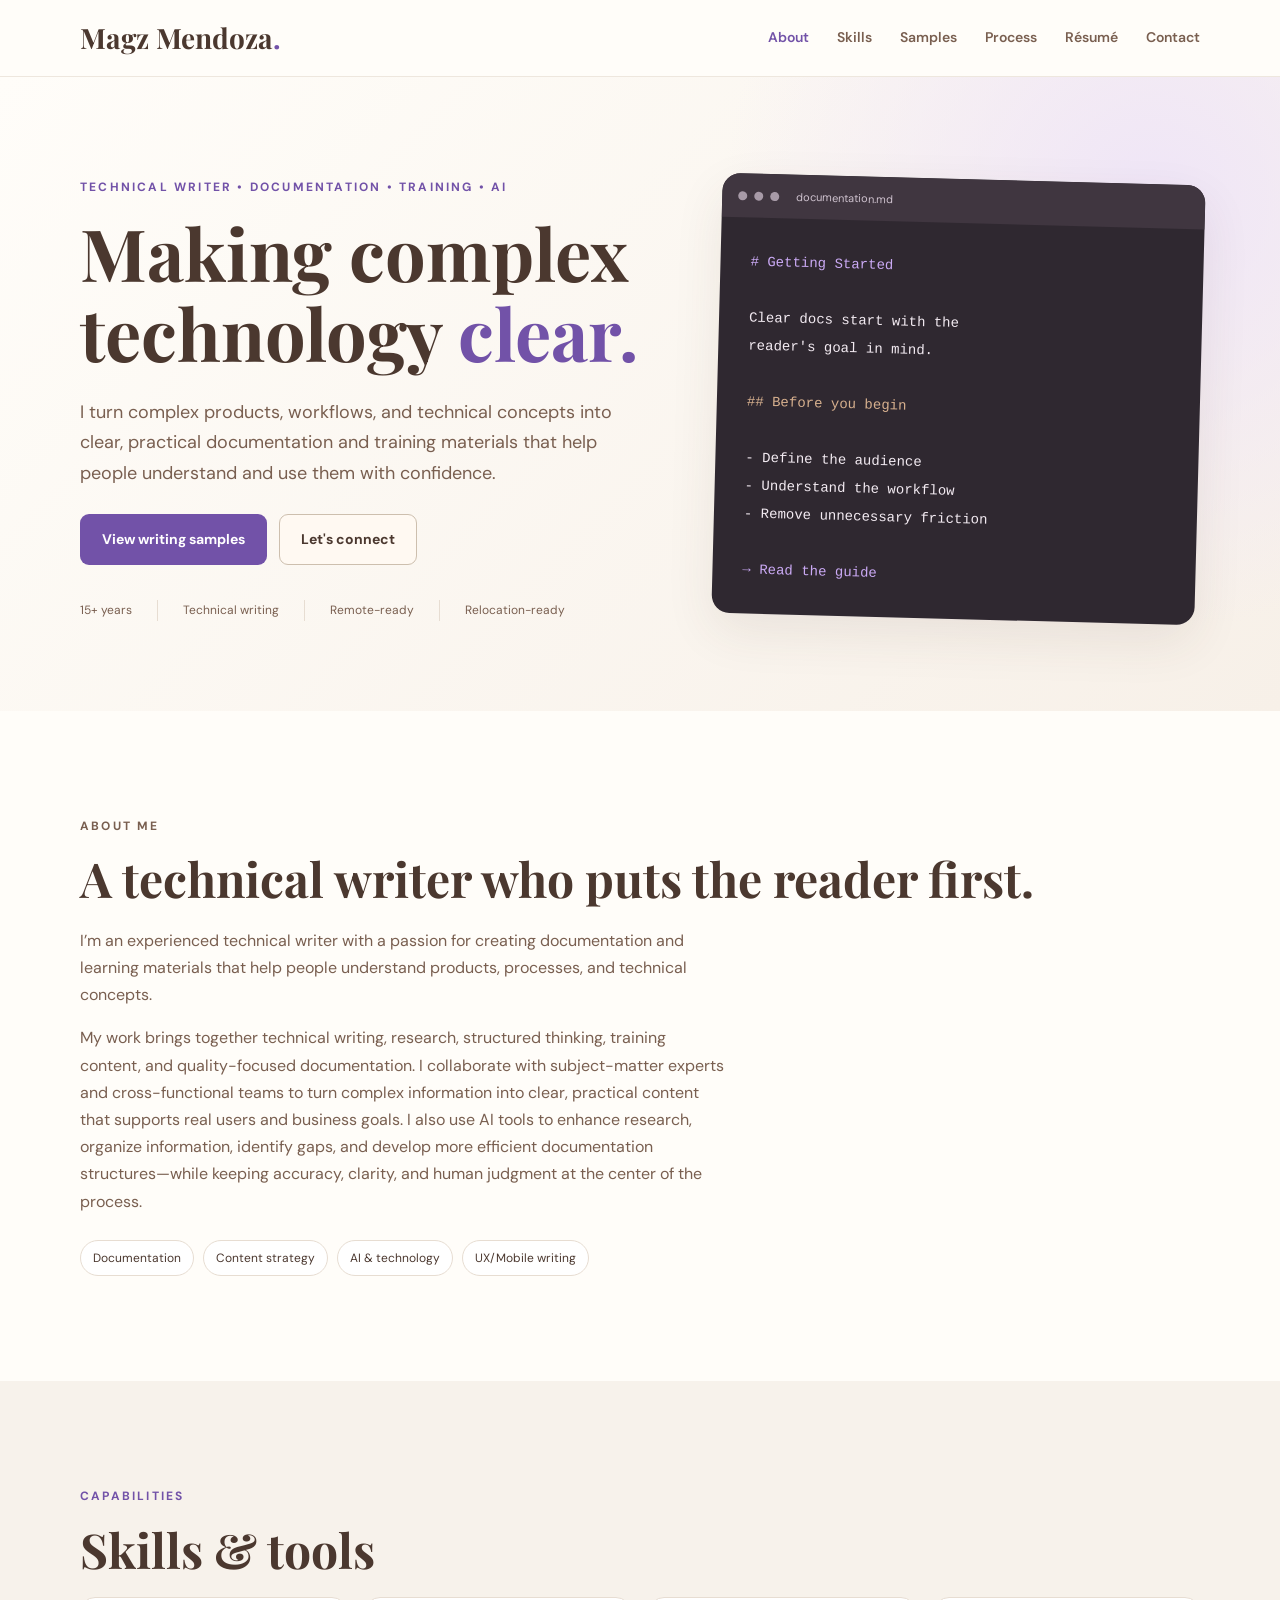
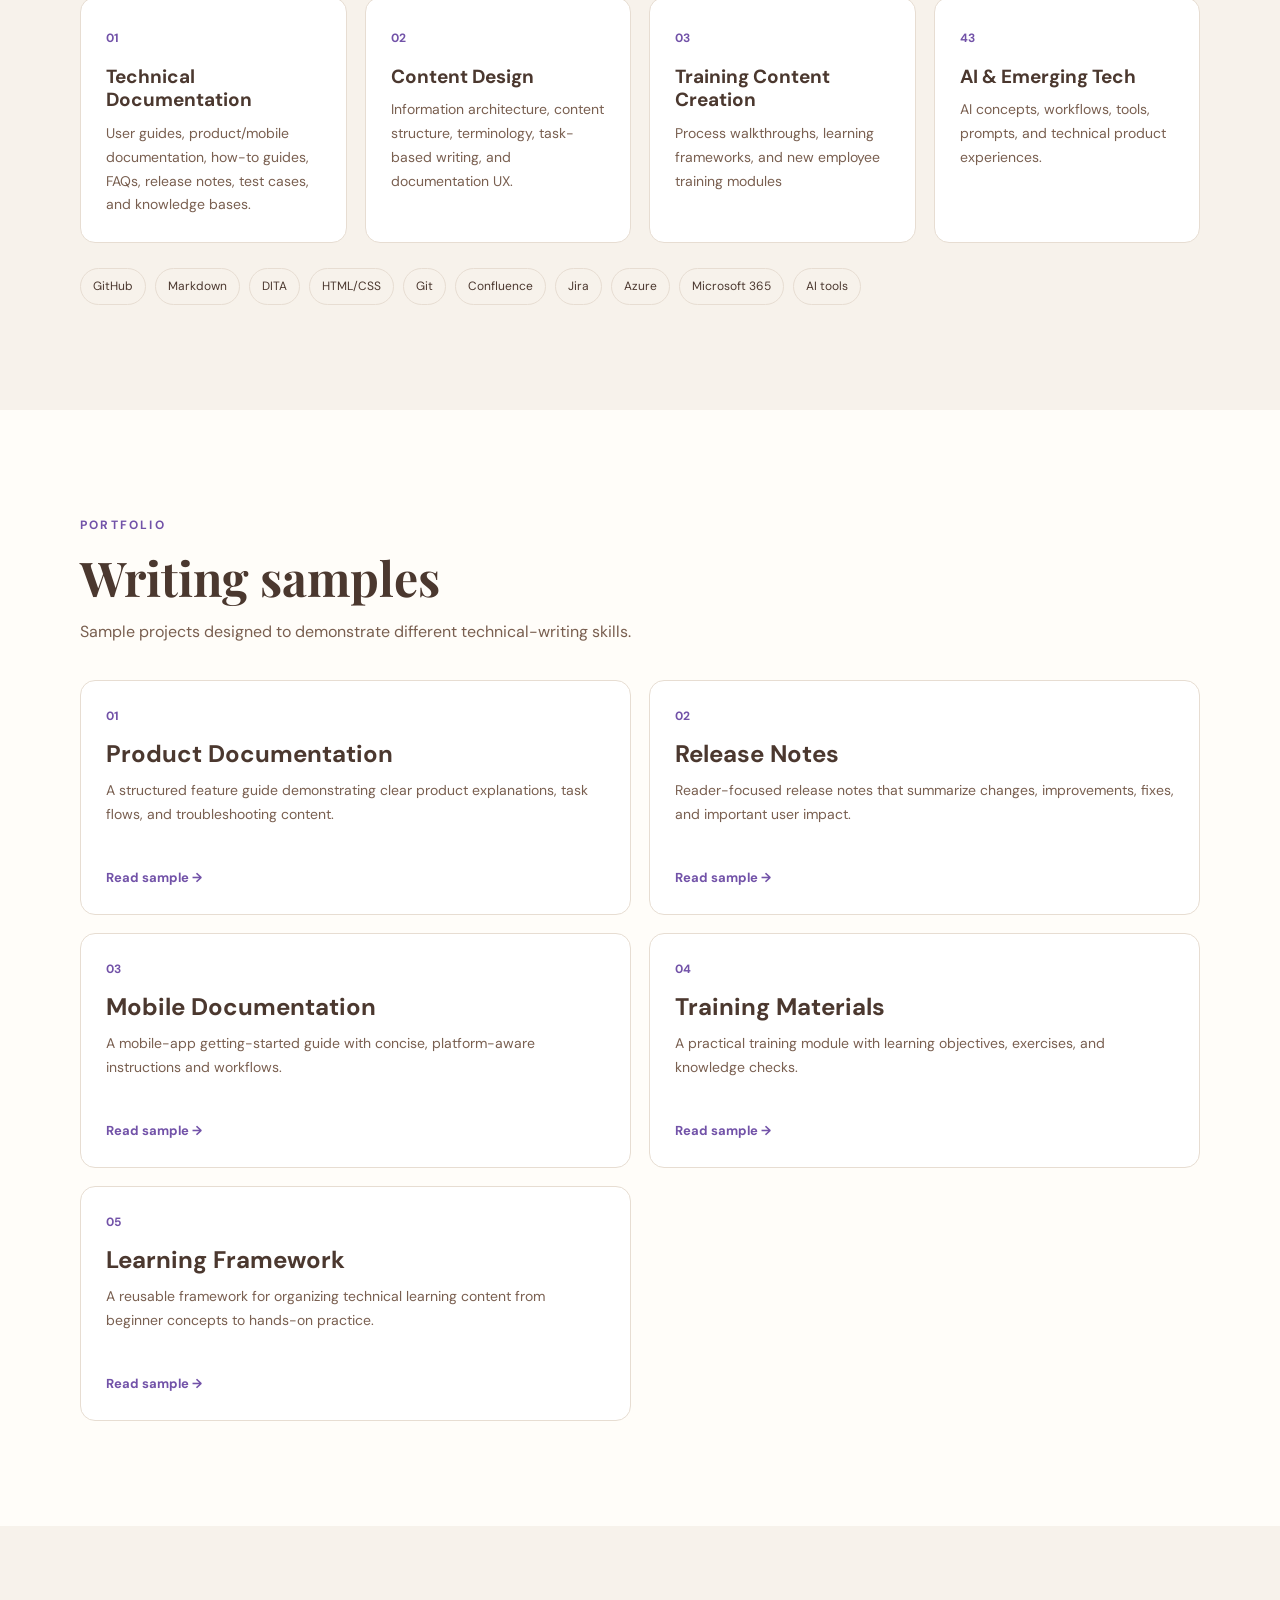
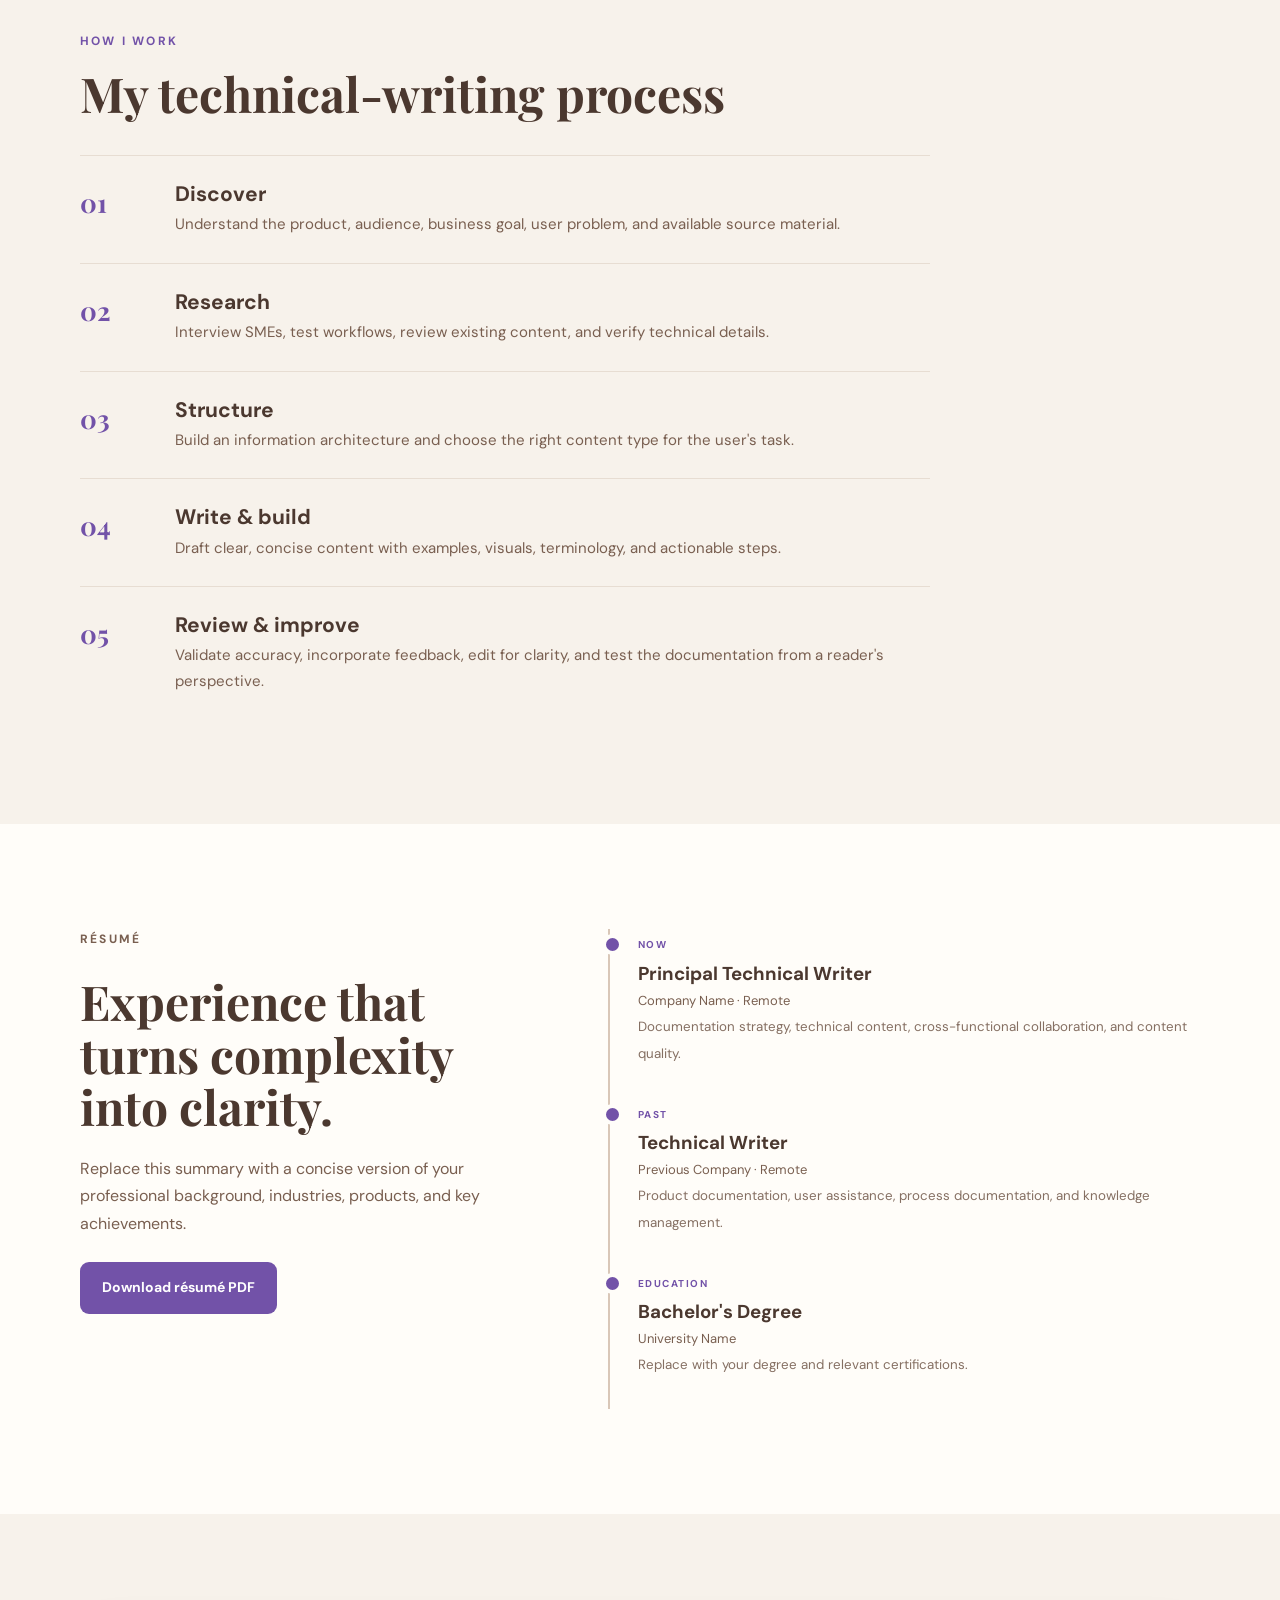
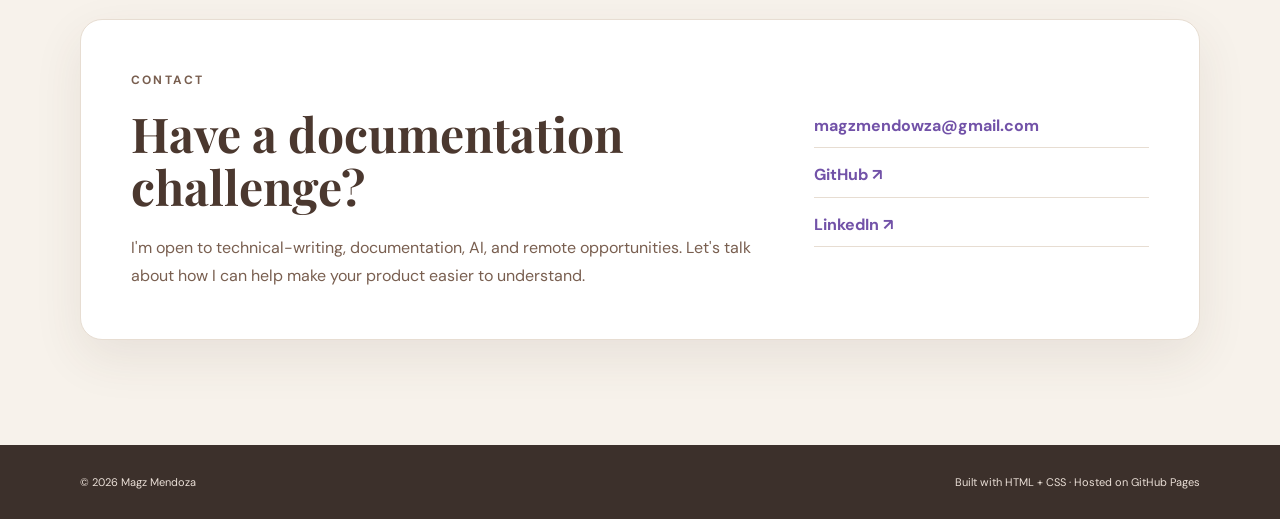
==== index.html @ aaa9cc22 "Update index.html" ====
<!DOCTYPE html>
<html lang="en">
<head>
  <meta charset="UTF-8">
  <meta name="viewport" content="width=device-width, initial-scale=1.0">
  <meta name="description" content="Technical writing portfolio — clear, useful documentation for technical products and users.">
  <title> Magz Mendoza | Technical Writer Portfolio</title>
  <link rel="preconnect" href="https://fonts.googleapis.com">
  <link rel="preconnect" href="https://fonts.gstatic.com" crossorigin>
  <link href="https://fonts.googleapis.com/css2?family=DM+Sans:wght@400;500;600;700&family=Playfair+Display:wght@600;700&display=swap" rel="stylesheet">
  <link rel="stylesheet" href="styles.css">
</head>
<body>
<header class="site-header">
  <nav class="nav container">
    <a class="brand" href="#about">Magz Mendoza<span>.</span></a>
    <button class="menu-toggle" aria-label="Open navigation" aria-expanded="false">☰</button>
    <div class="nav-links">
      <a class="active" href="#about">About</a>
      <a href="#skills">Skills</a>
      <a href="#samples">Samples</a>
      <a href="#process">Process</a>
      <a href="#resume">Résumé</a>
      <a href="#contact">Contact</a>
    </div>
  </nav>
</header>

<main>
<section class="hero" id="home">
  <div class="container hero-grid">
    <div>
      <p class="eyebrow">TECHNICAL WRITER • DOCUMENTATION • TRAINING • AI</p>
      <h1>Making complex technology <em>clear.</em></h1>
      <p class="hero-copy">I turn complex products, workflows, and technical concepts into clear, practical documentation and training materials that help people understand and use them with confidence.</p>
      <div class="hero-actions">
        <a class="btn primary" href="#samples">View writing samples</a>
        <a class="btn secondary" href="#contact">Let's connect</a>
      </div>
      <div class="mini-proof"><span>15+ years</span><span>Technical writing</span><span>Remote-ready</span><span>Relocation-ready</span></div>
    </div>
    <div class="hero-card">
      <div class="code-window">
        <div class="window-bar"><i></i><i></i><i></i><span>documentation.md</span></div>
        <pre><code><span class="purple"># Getting Started</span>

Clear docs start with the
reader's goal in mind.

<span class="brown">## Before you begin</span>

- Define the audience
- Understand the workflow
- Remove unnecessary friction

<span class="purple">→ Read the guide</span></code></pre>
      </div>
    </div>
  </div>
</section>

<section class="section about" id="about">
    <div class ="container">
      <p class="eyebrow">ABOUT ME</p>
      <h2>A technical writer who puts the reader first.</h2>
      <p>I’m an experienced technical writer with a passion for creating documentation and learning materials that help people understand products, processes, and technical concepts.</p>
      <p>My work brings together technical writing, research, structured thinking, training content, and quality-focused documentation. I collaborate with subject-matter experts and cross-functional teams to turn complex information into clear, practical content that supports real users and business goals. I also use AI tools to enhance research, organize information, identify gaps, and develop more efficient documentation structures—while keeping accuracy, clarity, and human judgment at the center of the process.</p>
      <div class="about-tags"><span>Documentation</span><span>Content strategy</span><span>AI & technology</span><span>UX/Mobile writing</span></div>
    </div>
  </div>
</section>

<section class="section soft" id="skills">
  <div class="container">
    <p class="eyebrow">CAPABILITIES</p>
    <h2>Skills & tools</h2>
    <div class="skills-grid">
      <article class="skill-card"><span>01</span><h3>Technical Documentation</h3><p>User guides, product/mobile documentation, how-to guides, FAQs, release notes, test cases, and knowledge bases.</p></article>
      <article class="skill-card"><span>02</span><h3>Content Design</h3><p>Information architecture, content structure, terminology, task-based writing, and documentation UX.</p></article>
      <article class="skill-card"><span>03</span><h3>Training Content Creation</h3><p>Process walkthroughs, learning frameworks, and new employee training modules </p></article>
      <article class="skill-card"><span>43</span><h3>AI & Emerging Tech</h3><p>AI concepts, workflows, tools, prompts, and technical product experiences.</p></article>
    </div>
    <div class="tools">
      <span>GitHub</span><span>Markdown</span><span>DITA</span><span>HTML/CSS</span><span>Git</span><span>Confluence</span><span>Jira</span><span>Azure</span><span>Microsoft 365</span><span>AI tools</span>
    </div>
  </div>
</section>

<section class="section" id="samples">
  <div class="container">
    <p class="eyebrow">PORTFOLIO</p>
    <h2>Writing samples</h2>
    <p class="section-intro">Sample projects designed to demonstrate different technical-writing skills.</p>
    <div class="samples-grid">
      <a class="sample-card" href="samples/product-documentation.html"><span class="sample-number">01</span><h3>Product Documentation</h3><p>A structured feature guide demonstrating clear product explanations, task flows, and troubleshooting content.</p><span class="read-more">Read sample →</span></a>
      <a class="sample-card" href="samples/release-notes.html"><span class="sample-number">02</span><h3>Release Notes</h3><p>Reader-focused release notes that summarize changes, improvements, fixes, and important user impact.</p><span class="read-more">Read sample →</span></a>
      <a class="sample-card" href="samples/mobile-documentation.html"><span class="sample-number">03</span><h3>Mobile Documentation</h3><p>A mobile-app getting-started guide with concise, platform-aware instructions and workflows.</p><span class="read-more">Read sample →</span></a>
      <a class="sample-card" href="samples/training-materials.html"><span class="sample-number">04</span><h3>Training Materials</h3><p>A practical training module with learning objectives, exercises, and knowledge checks.</p><span class="read-more">Read sample →</span></a>
      <a class="sample-card" href="samples/learning-framework.html"><span class="sample-number">05</span><h3>Learning Framework</h3><p>A reusable framework for organizing technical learning content from beginner concepts to hands-on practice.</p><span class="read-more">Read sample →</span></a>
      <!-- <a class="sample-card" href="samples/api-documentation.html"><span class="sample-number">06</span><h3>API Documentation</h3><p>A developer-focused API sample covering authentication, requests, responses, and common errors.</p><span class="read-more">Read sample →</span></a> -->
    </div>
  </div>
</section>

<section class="section process soft" id="process">
  <div class="container">
    <p class="eyebrow">HOW I WORK</p>
    <h2>My technical-writing process</h2>
    <div class="process-list">
      <div class="process-step"><b>01</b><div><h3>Discover</h3><p>Understand the product, audience, business goal, user problem, and available source material.</p></div></div>
      <div class="process-step"><b>02</b><div><h3>Research</h3><p>Interview SMEs, test workflows, review existing content, and verify technical details.</p></div></div>
      <div class="process-step"><b>03</b><div><h3>Structure</h3><p>Build an information architecture and choose the right content type for the user's task.</p></div></div>
      <div class="process-step"><b>04</b><div><h3>Write & build</h3><p>Draft clear, concise content with examples, visuals, terminology, and actionable steps.</p></div></div>
      <div class="process-step"><b>05</b><div><h3>Review & improve</h3><p>Validate accuracy, incorporate feedback, edit for clarity, and test the documentation from a reader's perspective.</p></div></div>
    </div>
  </div>
</section>

<section class="section resume" id="resume">
  <div class="container resume-grid">
    <div>
      <p class="eyebrow">RÉSUMÉ</p>
      <h2>Experience that turns complexity into clarity.</h2>
      <p>Replace this summary with a concise version of your professional background, industries, products, and key achievements.</p>
      <a class="btn primary" href="resume.pdf" download>Download résumé PDF</a>
    </div>
    <div class="timeline">
      <div><span>NOW</span><h3>Principal Technical Writer</h3><p>Company Name · Remote</p><small>Documentation strategy, technical content, cross-functional collaboration, and content quality.</small></div>
      <div><span>PAST</span><h3>Technical Writer</h3><p>Previous Company · Remote</p><small>Product documentation, user assistance, process documentation, and knowledge management.</small></div>
      <div><span>EDUCATION</span><h3>Bachelor's Degree</h3><p>University Name</p><small>Replace with your degree and relevant certifications.</small></div>
    </div>
  </div>
</section>

<section class="section contact soft" id="contact">
  <div class="container contact-box">
    <div>
      <p class="eyebrow">CONTACT</p>
      <h2>Have a documentation challenge?</h2>
      <p>I'm open to technical-writing, documentation, AI, and remote opportunities. Let's talk about how I can help make your product easier to understand.</p>
    </div>
    <div class="contact-links">
      <a href="mailto:magzmendowza@gmail.com">magzmendowza@gmail.com</a>
      <a href="https://github.com/magzmendoza/docsamples" target="_blank" rel="noopener">GitHub ↗</a>
      <a href="https://www.linkedin.com/in/annmendoza/" target="_blank" rel="noopener">LinkedIn ↗</a>
    </div>
  </div>
</section>
</main>

<footer><div class="container"><span>© 2026 Magz Mendoza</span><span>Built with HTML + CSS · Hosted on GitHub Pages</span></div></footer>
<script>
const toggle = document.querySelector('.menu-toggle');
const links = document.querySelector('.nav-links');
toggle.addEventListener('click', () => {
  const open = links.classList.toggle('open');
  toggle.setAttribute('aria-expanded', open);
});
document.querySelectorAll('.nav-links a').forEach(a => a.addEventListener('click', () => links.classList.remove('open')));
</script>
</body>
</html>
---- styles.css ----
:root {
  --cream:#f7f2eb; --paper:#fffdf9; --white:#ffffff; --brown:#4b382f;
  --brown2:#795f50; --purple:#7252a8; --purple-dark:#58388b; --line:#e7ddd2;
  --shadow:0 18px 50px rgba(76,56,47,.09); --max:1120px;
}
*{box-sizing:border-box;margin:0;padding:0}
html{scroll-behavior:smooth}
body{font-family:"DM Sans",sans-serif;color:var(--brown);background:var(--paper);line-height:1.7}
a{color:inherit;text-decoration:none}
.container{width:min(calc(100% - 40px),var(--max));margin:auto}
.site-header{position:sticky;top:0;z-index:20;background:rgba(255,253,249,.93);backdrop-filter:blur(12px);border-bottom:1px solid rgba(231,221,210,.7)}
.nav{height:76px;display:flex;align-items:center;justify-content:space-between}
.brand{font-family:"Playfair Display",serif;font-size:28px;font-weight:700;color:var(--brown)}
.brand span{color:var(--purple)}
.nav-links{display:flex;gap:28px;align-items:center}
.nav-links a{font-size:14px;font-weight:600;color:var(--brown2);transition:.2s}
.nav-links a:hover,.nav-links a.active{color:var(--purple)}
.menu-toggle{display:none;background:none;border:0;font-size:25px;color:var(--brown)}
.hero{padding:100px 0 90px;background:radial-gradient(circle at 90% 20%,#efe5f7 0,transparent 34%),linear-gradient(135deg,#fffdf9,#f7f0e8)}
.hero-grid{display:grid;grid-template-columns:1.08fr .92fr;gap:70px;align-items:center}
.eyebrow{font-size:12px;letter-spacing:2.2px;font-weight:700;color:var(--purple);margin-bottom:16px}
h1,h2{font-family:"Playfair Display",serif;line-height:1.1;color:var(--brown)}
h1{font-size:clamp(46px,6vw,72px);max-width:700px}
h1 em{color:var(--purple);font-style:normal}
h2{font-size:clamp(34px,4vw,48px);margin-bottom:22px}
h3{line-height:1.25}
.hero-copy{font-size:18px;max-width:650px;margin:25px 0;color:var(--brown2)}
.hero-actions{display:flex;gap:12px;flex-wrap:wrap}
.btn{display:inline-block;padding:13px 21px;border-radius:9px;font-weight:700;font-size:14px;border:1px solid transparent}
.btn.primary{background:var(--purple);color:#fff}
.btn.primary:hover{background:var(--purple-dark)}
.btn.secondary{border-color:#cdbfae;background:#fff9f2}
.mini-proof{display:flex;gap:25px;margin-top:35px;font-size:12px;color:var(--brown2)}
.mini-proof span+span{border-left:1px solid var(--line);padding-left:25px}
.code-window{background:#2f2830;border-radius:18px;box-shadow:var(--shadow);overflow:hidden;transform:rotate(1.5deg)}
.window-bar{height:44px;background:#403640;display:flex;align-items:center;gap:7px;padding:0 16px;color:#cfc3cf;font-size:11px}
.window-bar i{width:9px;height:9px;border-radius:50%;background:#a79aa7}
.window-bar span{margin-left:10px}
pre{padding:30px;color:#f3ebf2;font:14px/2 "SFMono-Regular",Consolas,monospace;min-height:310px}
.purple{color:#cbaaf5}.brown{color:#d7b08e}
.section{padding:105px 0}
.soft{background:var(--cream)}
.two-col{display:grid;grid-template-columns:.75fr 1.25fr;gap:80px;align-items:center}
.photo-placeholder{aspect-ratio:4/5;background:linear-gradient(145deg,#eee2d4,#eadff0);border-radius:22px;padding:18px;box-shadow:var(--shadow)}
.photo-inner{height:100%;border:2px dashed #b7a596;border-radius:16px;display:flex;flex-direction:column;align-items:center;justify-content:center;text-align:center}
.photo-icon{font-size:42px;color:var(--purple);margin-bottom:10px}
.photo-inner strong{font-family:"Playfair Display",serif;font-size:25px}.photo-inner small{color:var(--brown2);margin-top:5px}
.about p{max-width:650px;margin-bottom:16px;color:var(--brown2)}
.about-tags,.tools{display:flex;gap:9px;flex-wrap:wrap;margin-top:25px}
.about-tags span,.tools span{padding:7px 12px;background:#fff;border:1px solid var(--line);border-radius:99px;font-size:12px}
.section-intro{color:var(--brown2);margin-top:-8px;margin-bottom:35px}
.skills-grid{display:grid;grid-template-columns:repeat(4,1fr);gap:18px}
.skill-card,.sample-card{background:#fff;border:1px solid var(--line);border-radius:15px;padding:25px;transition:.25s}
.skill-card:hover,.sample-card:hover{transform:translateY(-4px);box-shadow:var(--shadow)}
.skill-card span,.sample-number{color:var(--purple);font-weight:700;font-size:12px}
.skill-card h3{margin:14px 0 10px;font-size:19px}.skill-card p,.sample-card p{font-size:14px;color:var(--brown2)}
.tools span{background:transparent}
.samples-grid{display:grid;grid-template-columns:repeat(2,1fr);gap:18px}
.sample-card{min-height:235px;display:flex;flex-direction:column}
.sample-card h3{font-size:24px;margin:13px 0 10px}
.read-more{margin-top:auto;padding-top:20px;color:var(--purple);font-size:13px;font-weight:700}
.process-list{max-width:850px;margin-top:35px}
.process-step{display:grid;grid-template-columns:70px 1fr;gap:25px;padding:25px 0;border-top:1px solid var(--line)}
.process-step b{font-family:"Playfair Display",serif;font-size:26px;color:var(--purple)}
.process-step h3{font-size:21px;margin-bottom:5px}.process-step p{color:var(--brown2);font-size:15px}
.resume-grid{display:grid;grid-template-columns:.85fr 1.15fr;gap:90px}
.resume-grid>div:first-child p{color:var(--brown2);margin-bottom:25px}
.timeline{border-left:2px solid #d9c7b8;padding-left:28px}
.timeline>div{position:relative;margin-bottom:32px}.timeline>div:before{content:"";position:absolute;left:-36px;top:5px;width:13px;height:13px;border-radius:50%;background:var(--purple);border:4px solid var(--paper)}
.timeline span{font-size:10px;letter-spacing:1.5px;color:var(--purple);font-weight:700}.timeline h3{margin:5px 0}.timeline p{font-size:13px;color:var(--brown2)}.timeline small{color:#856f62}
.contact-box{background:#fff;border:1px solid var(--line);border-radius:22px;padding:50px;display:grid;grid-template-columns:1.3fr .7fr;gap:60px;box-shadow:var(--shadow)}
.contact-box p{color:var(--brown2);max-width:650px}
.contact-links{display:flex;flex-direction:column;gap:13px;justify-content:center}.contact-links a{padding-bottom:8px;border-bottom:1px solid var(--line);color:var(--purple);font-weight:700}
footer{padding:28px 0;background:#3c302b;color:#eadfd7;font-size:11px}.container footer{display:flex}footer .container{display:flex;justify-content:space-between;gap:20px}
@media(max-width:850px){
 .nav-links{display:none;position:absolute;top:76px;left:0;right:0;background:var(--paper);padding:18px 20px;flex-direction:column;align-items:flex-start;border-bottom:1px solid var(--line)}
 .nav-links.open{display:flex}.menu-toggle{display:block}.hero-grid,.two-col,.resume-grid{grid-template-columns:1fr}.hero{padding:70px 0}.hero-grid{gap:45px}.code-window{transform:none}.skills-grid{grid-template-columns:repeat(2,1fr)}.two-col{gap:45px}.contact-box{grid-template-columns:1fr;gap:25px}
}
@media(max-width:560px){
 .container{width:min(calc(100% - 28px),var(--max))}.section{padding:75px 0}h1{font-size:45px}.mini-proof{gap:12px;flex-wrap:wrap}.mini-proof span+span{padding-left:12px}.skills-grid,.samples-grid{grid-template-columns:1fr}.sample-card{min-height:210px}.contact-box{padding:30px 22px}footer .container{flex-direction:column}
}
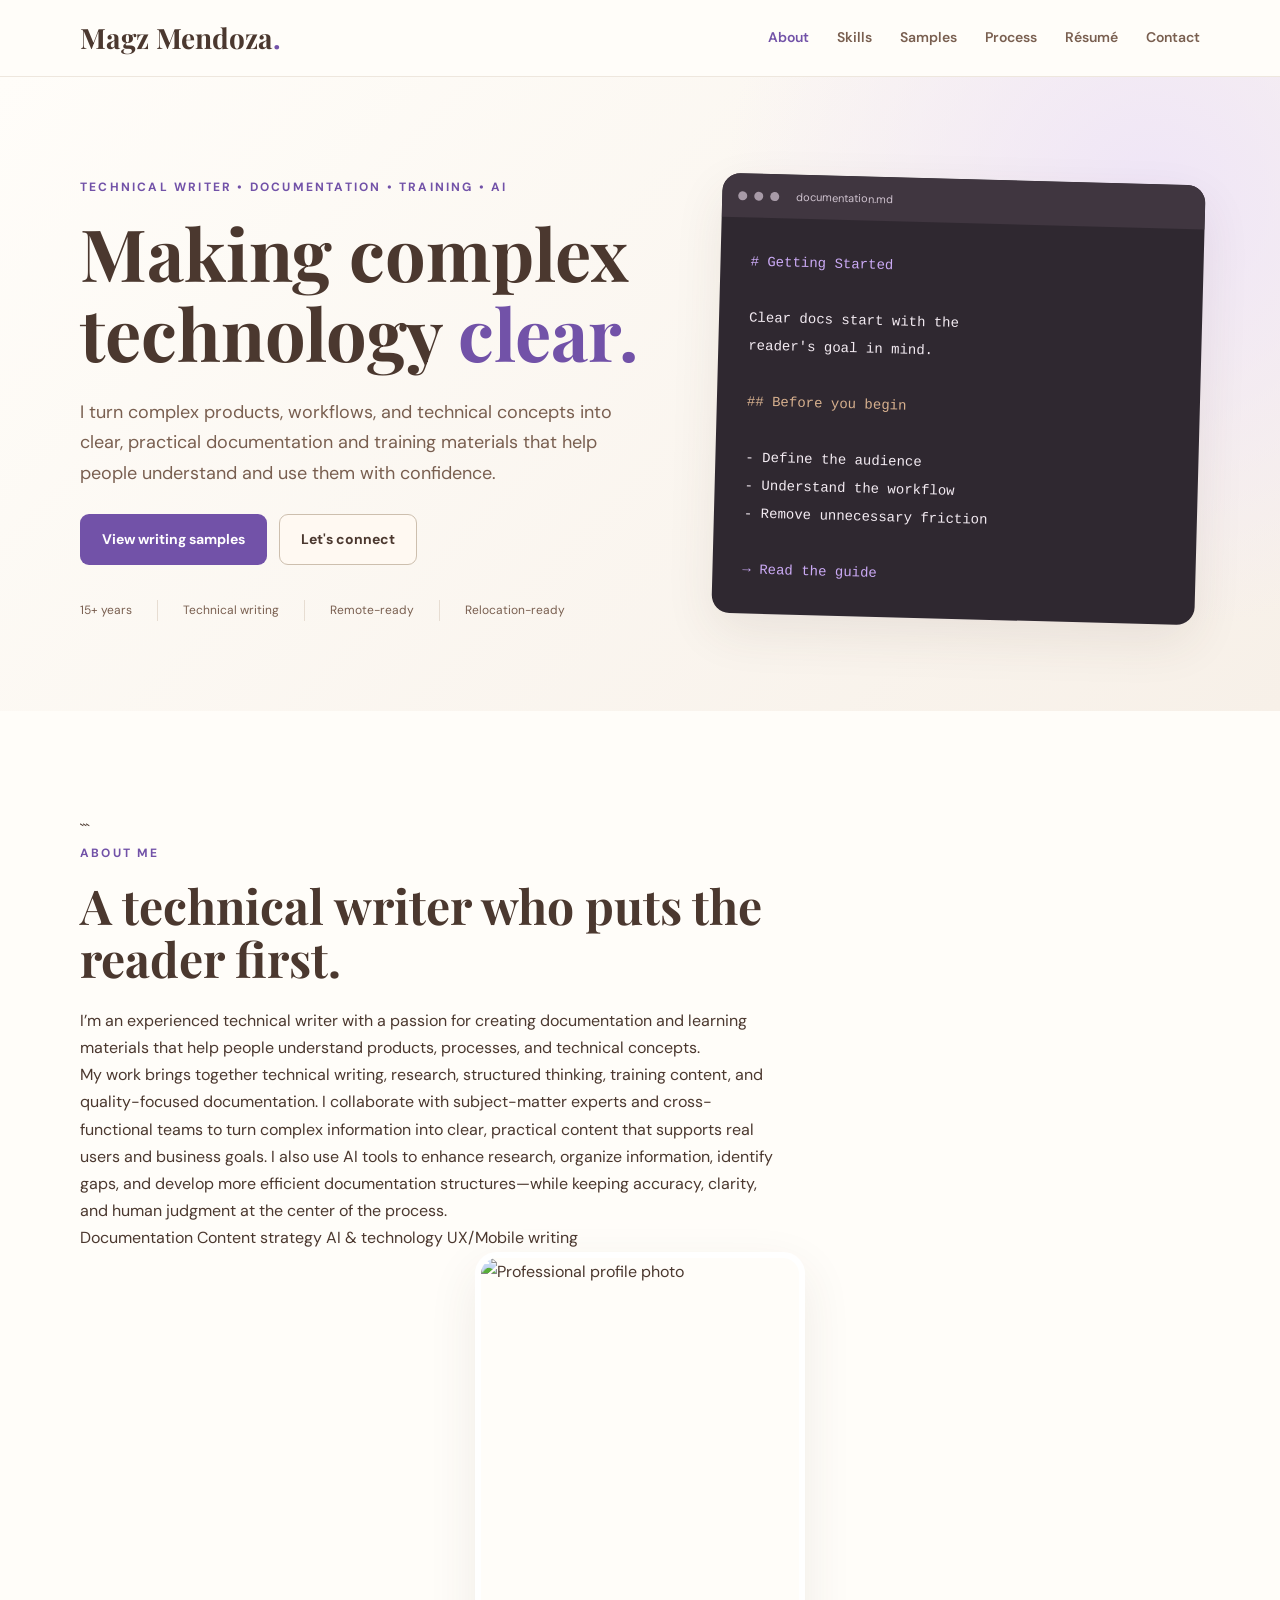
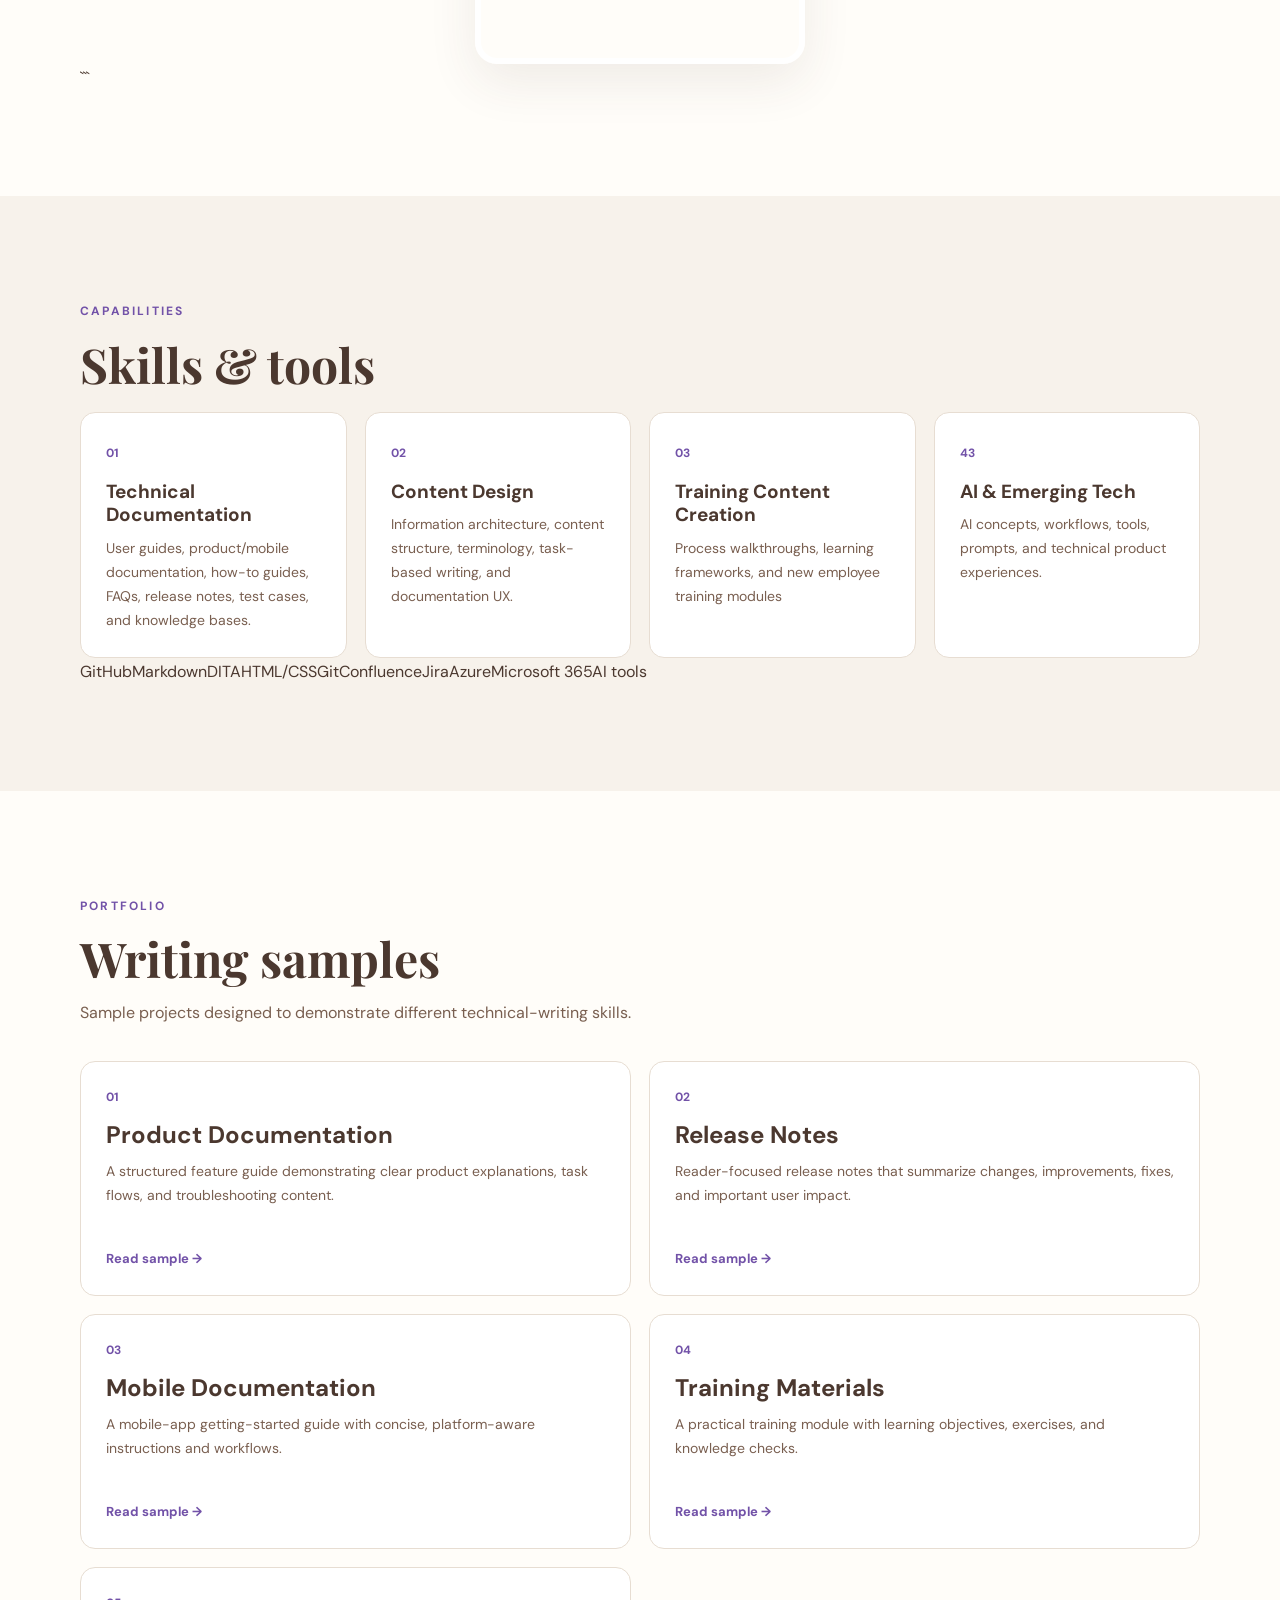
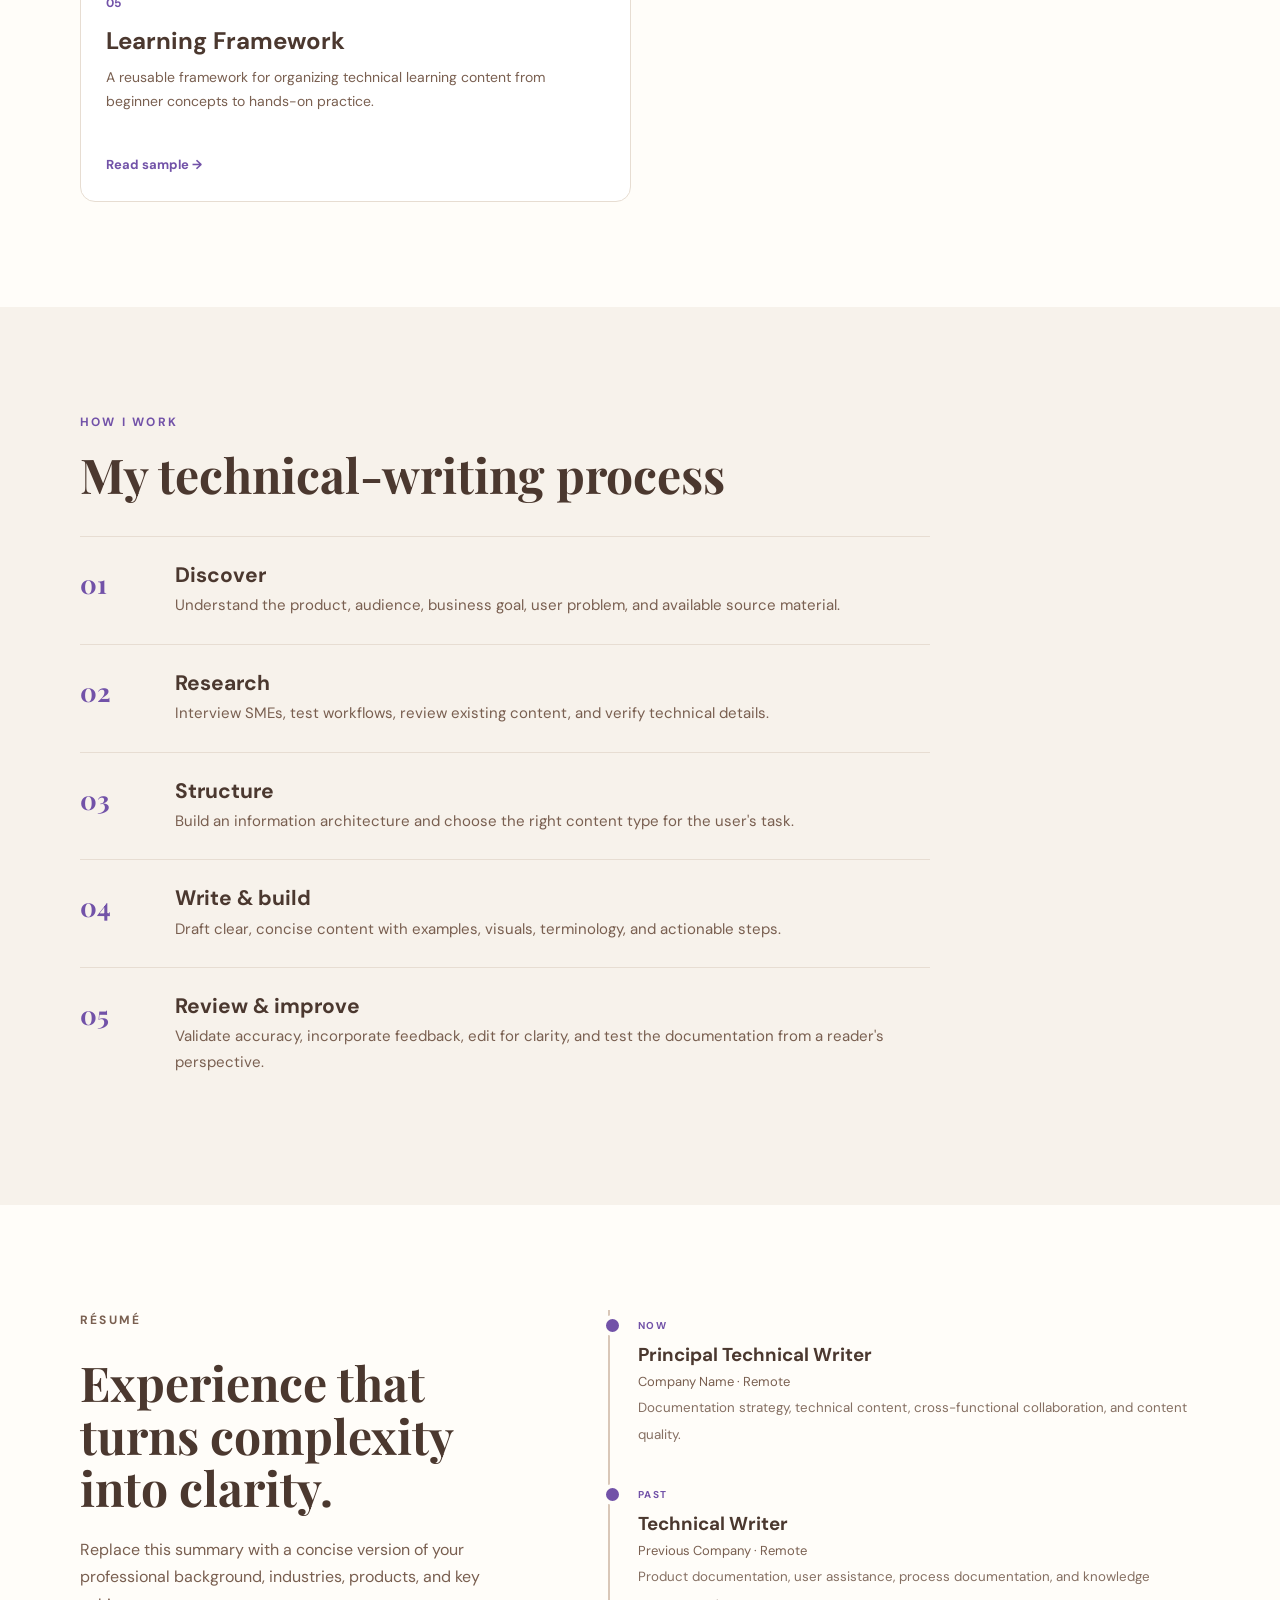
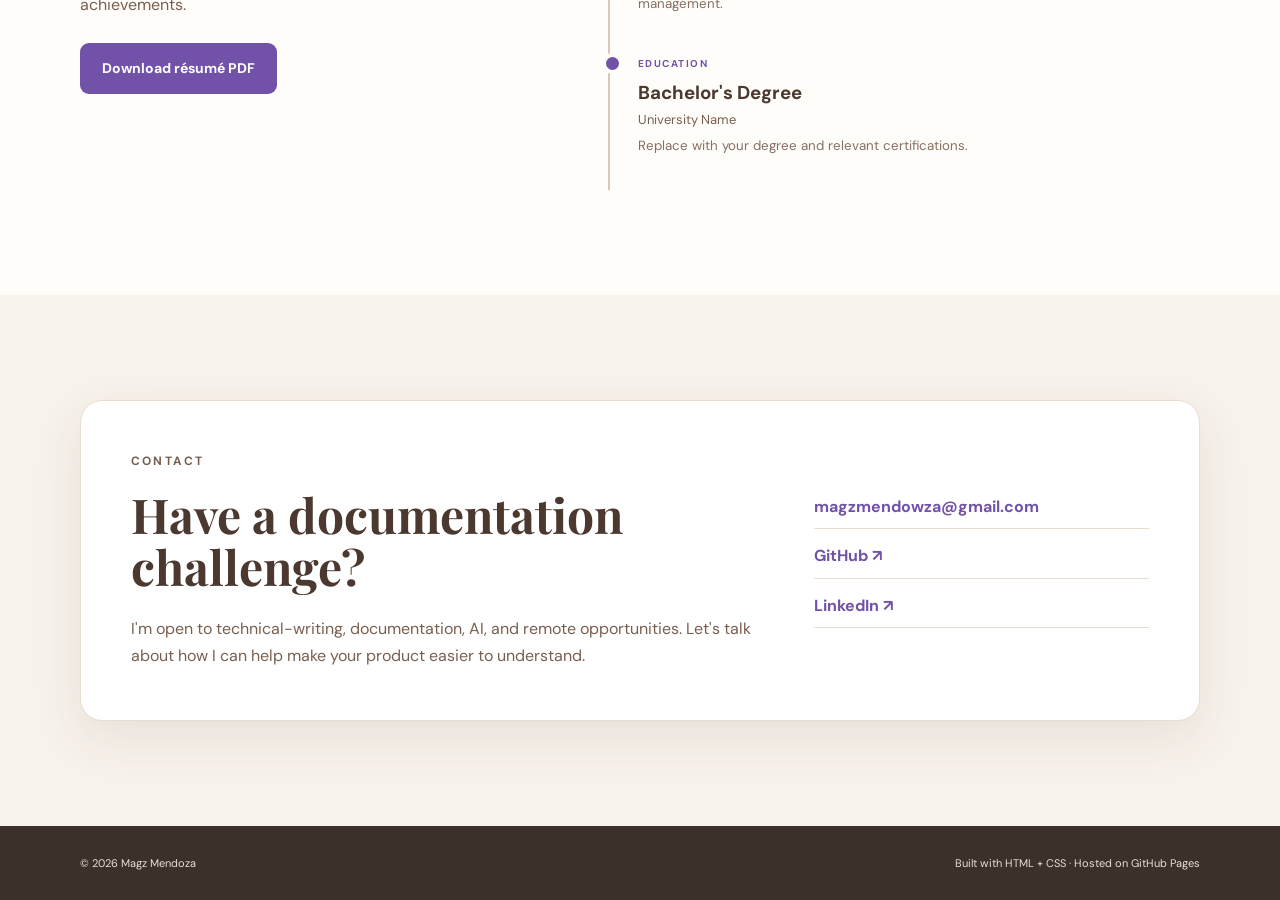
==== commit 6c2fbe4f: "Update index.html" ====
--- a/index.html
+++ b/index.html
@@ -60,15 +60,49 @@
 </section>
 
 <section class="section about" id="about">
-    <div class ="container">
-      <p class="eyebrow">ABOUT ME</p>
-      <h2>A technical writer who puts the reader first.</h2>
-      <p>I’m an experienced technical writer with a passion for creating documentation and learning materials that help people understand products, processes, and technical concepts.</p>
-      <p>My work brings together technical writing, research, structured thinking, training content, and quality-focused documentation. I collaborate with subject-matter experts and cross-functional teams to turn complex information into clear, practical content that supports real users and business goals. I also use AI tools to enhance research, organize information, identify gaps, and develop more efficient documentation structures—while keeping accuracy, clarity, and human judgment at the center of the process.</p>
-      <div class="about-tags"><span>Documentation</span><span>Content strategy</span><span>AI & technology</span><span>UX/Mobile writing</span></div>
-    </div>
+  <div class="container about-grid">
+
+```
+<!-- About Me Content -->
+<div class="about-content">
+  <p class="eyebrow">ABOUT ME</p>
+
+  <h2>A technical writer who puts the reader first.</h2>
+
+  <p>
+    I’m an experienced technical writer with a passion for creating
+    documentation and learning materials that help people understand
+    products, processes, and technical concepts.
+  </p>
+
+  <p>
+    My work brings together technical writing, research, structured
+    thinking, training content, and quality-focused documentation. I
+    collaborate with subject-matter experts and cross-functional teams
+    to turn complex information into clear, practical content that
+    supports real users and business goals. I also use AI tools to
+    enhance research, organize information, identify gaps, and develop
+    more efficient documentation structures—while keeping accuracy,
+    clarity, and human judgment at the center of the process.
+  </p>
+
+  <div class="about-tags">
+    <span>Documentation</span>
+    <span>Content strategy</span>
+    <span>AI & technology</span>
+    <span>UX/Mobile writing</span>
+  </div>
+</div>
+
+<!-- Profile Photo -->
+<div class="about-photo">
+  <img src="images/profile-photo.jpg" alt="Professional profile photo">
+</div>
+```
+
   </div>
 </section>
+
 
 <section class="section soft" id="skills">
   <div class="container">
--- a/styles.css
+++ b/styles.css
@@ -45,9 +45,32 @@
 .photo-inner{height:100%;border:2px dashed #b7a596;border-radius:16px;display:flex;flex-direction:column;align-items:center;justify-content:center;text-align:center}
 .photo-icon{font-size:42px;color:var(--purple);margin-bottom:10px}
 .photo-inner strong{font-family:"Playfair Display",serif;font-size:25px}.photo-inner small{color:var(--brown2);margin-top:5px}
-.about p{max-width:650px;margin-bottom:16px;color:var(--brown2)}
-.about-tags,.tools{display:flex;gap:9px;flex-wrap:wrap;margin-top:25px}
-.about-tags span,.tools span{padding:7px 12px;background:#fff;border:1px solid var(--line);border-radius:99px;font-size:12px}
+about-grid {
+  display: grid;
+  grid-template-columns: 1.5fr 0.8fr;
+  gap: 70px;
+  align-items: center;
+}
+
+.about-content {
+  max-width: 700px;
+}
+
+.about-photo {
+  display: flex;
+  justify-content: center;
+  align-items: center;
+}
+
+.about-photo img {
+  width: 100%;
+  max-width: 330px;
+  aspect-ratio: 4 / 5;
+  object-fit: cover;
+  border-radius: 22px;
+  box-shadow: var(--shadow);
+  border: 6px solid #fff;
+}
 .section-intro{color:var(--brown2);margin-top:-8px;margin-bottom:35px}
 .skills-grid{display:grid;grid-template-columns:repeat(4,1fr);gap:18px}
 .skill-card,.sample-card{background:#fff;border:1px solid var(--line);border-radius:15px;padding:25px;transition:.25s}
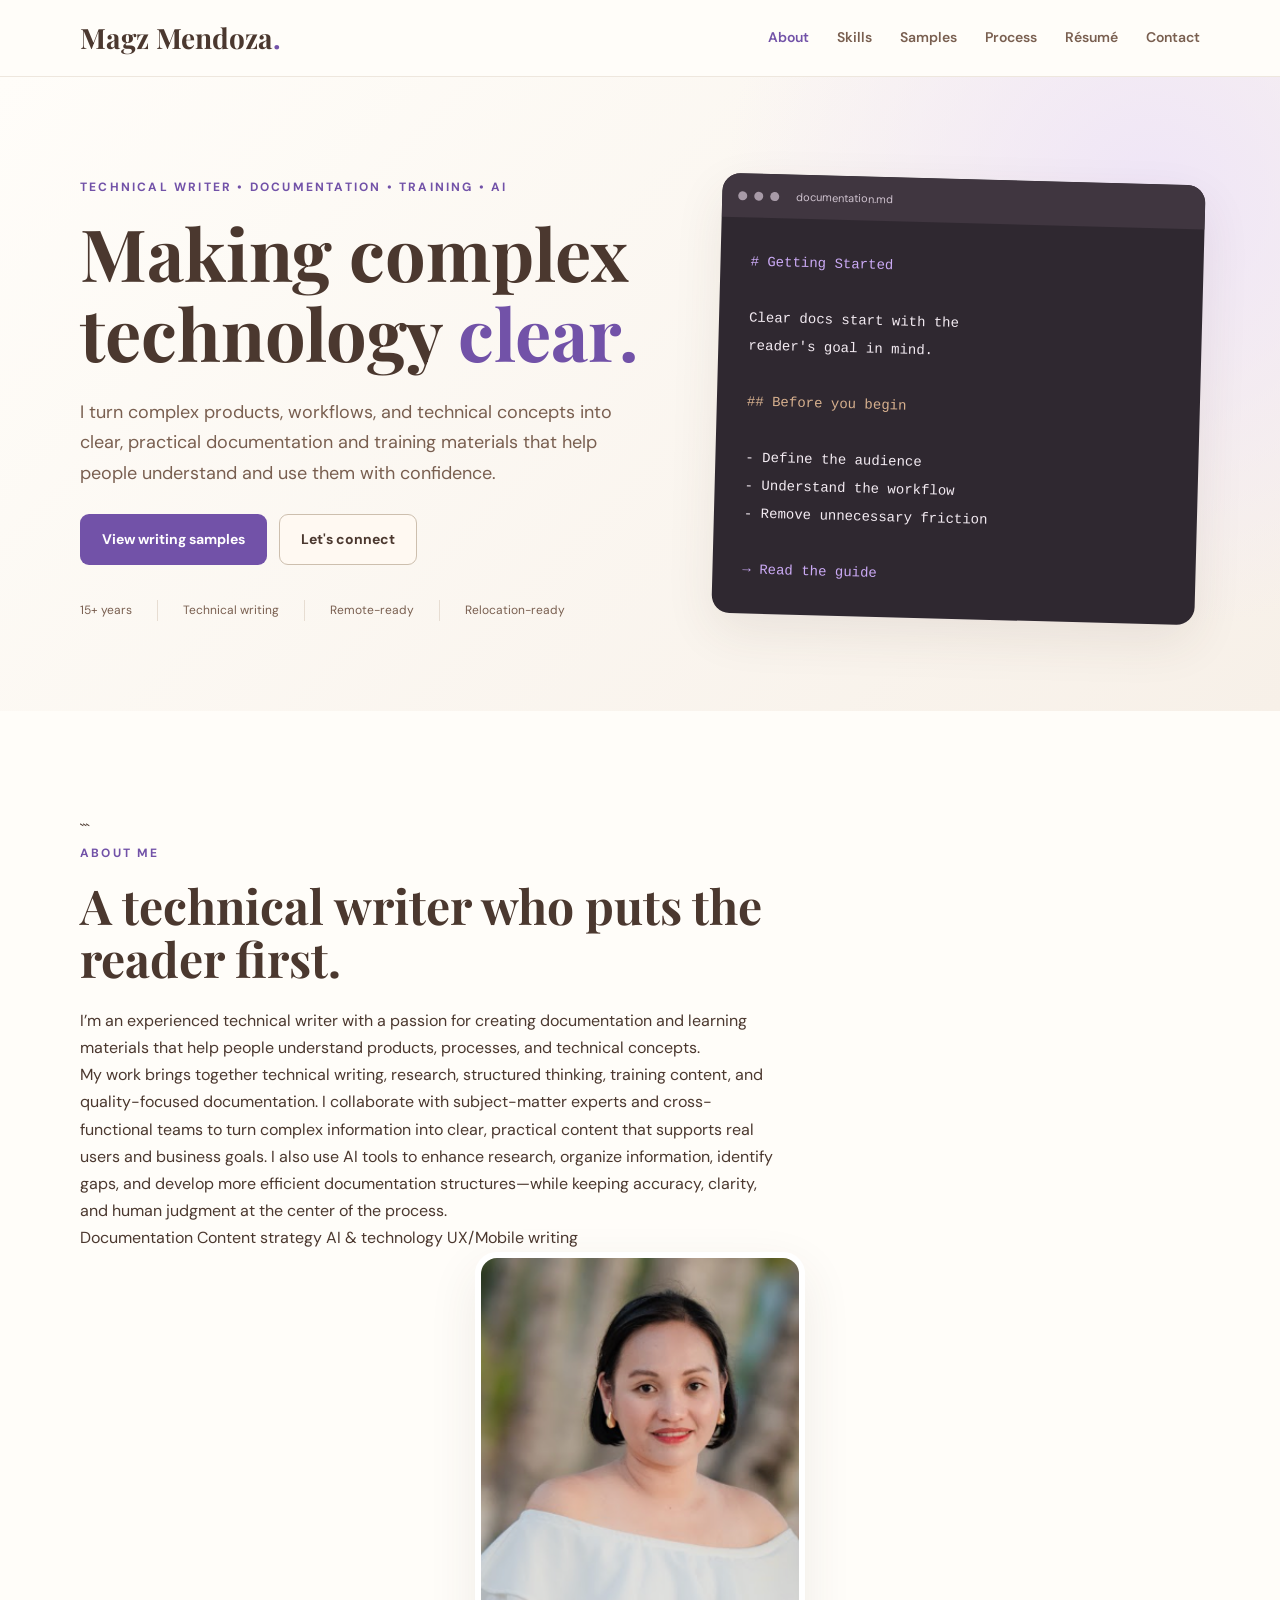
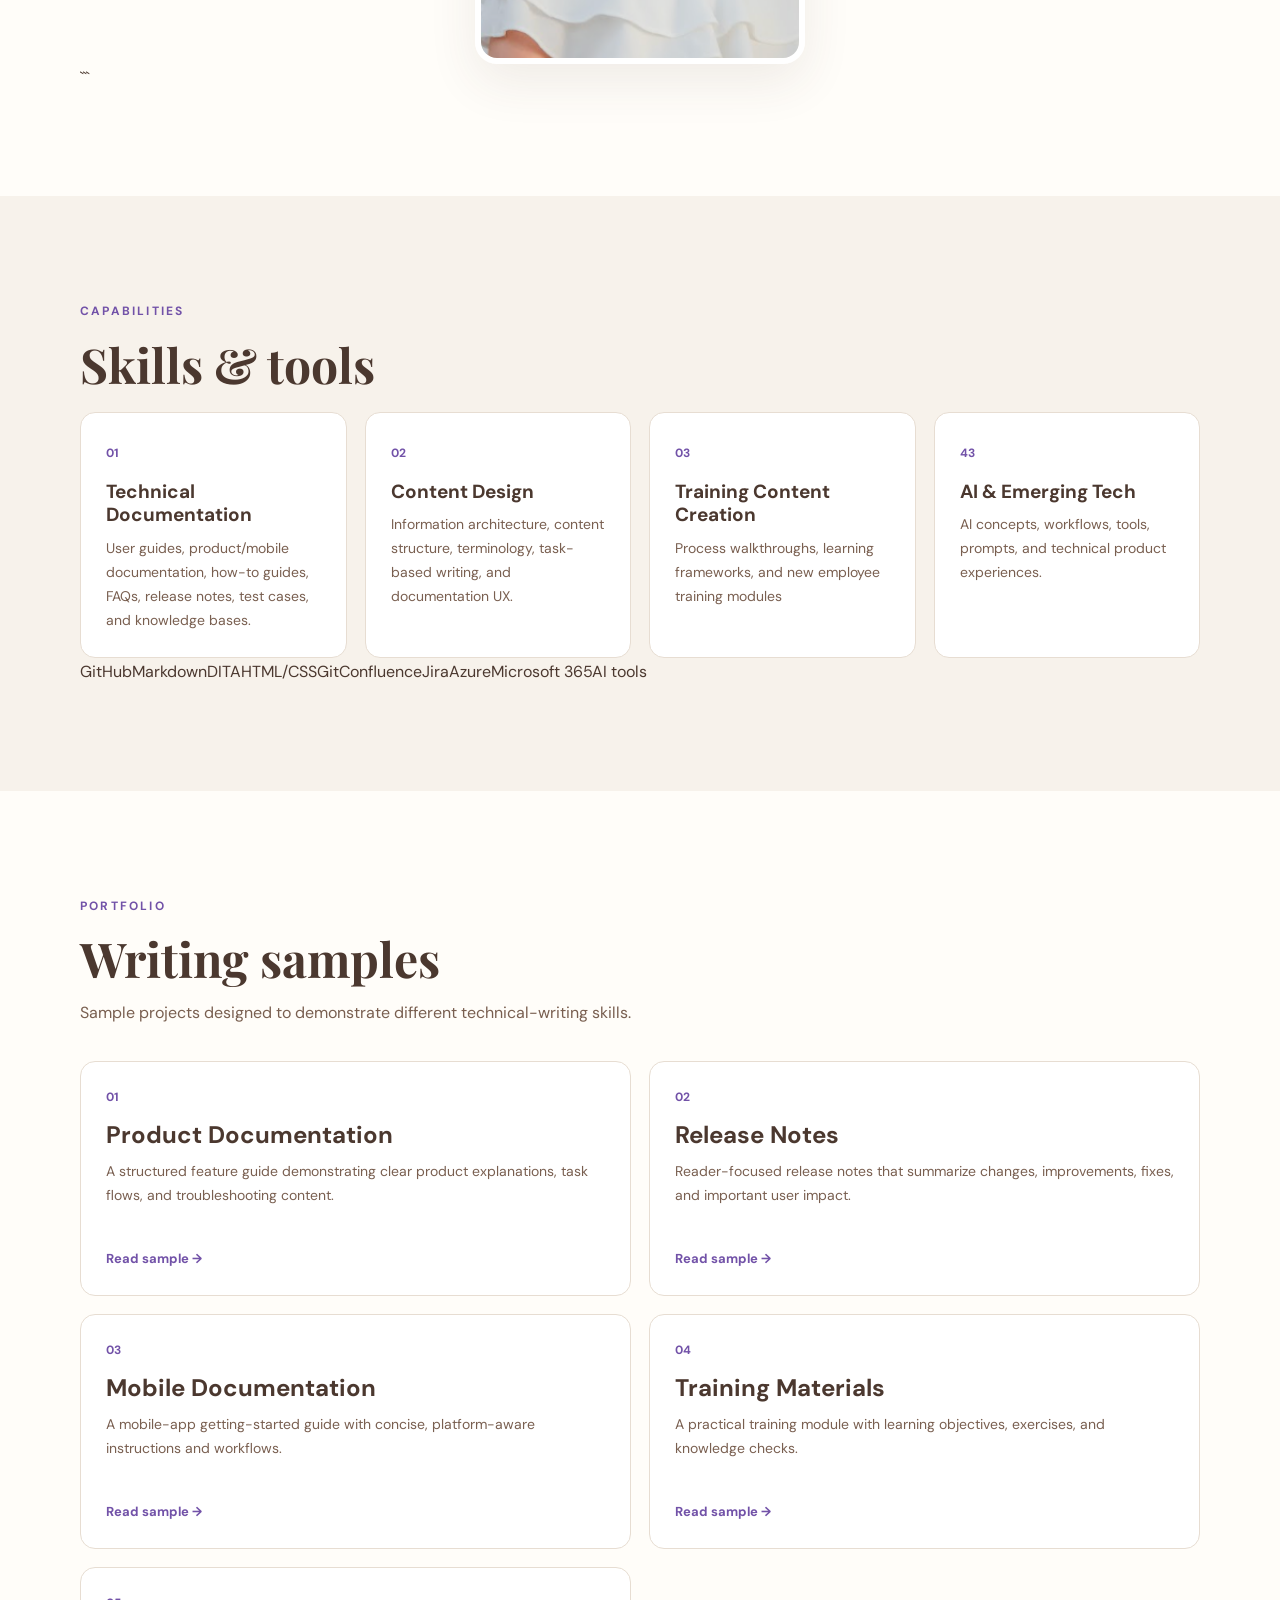
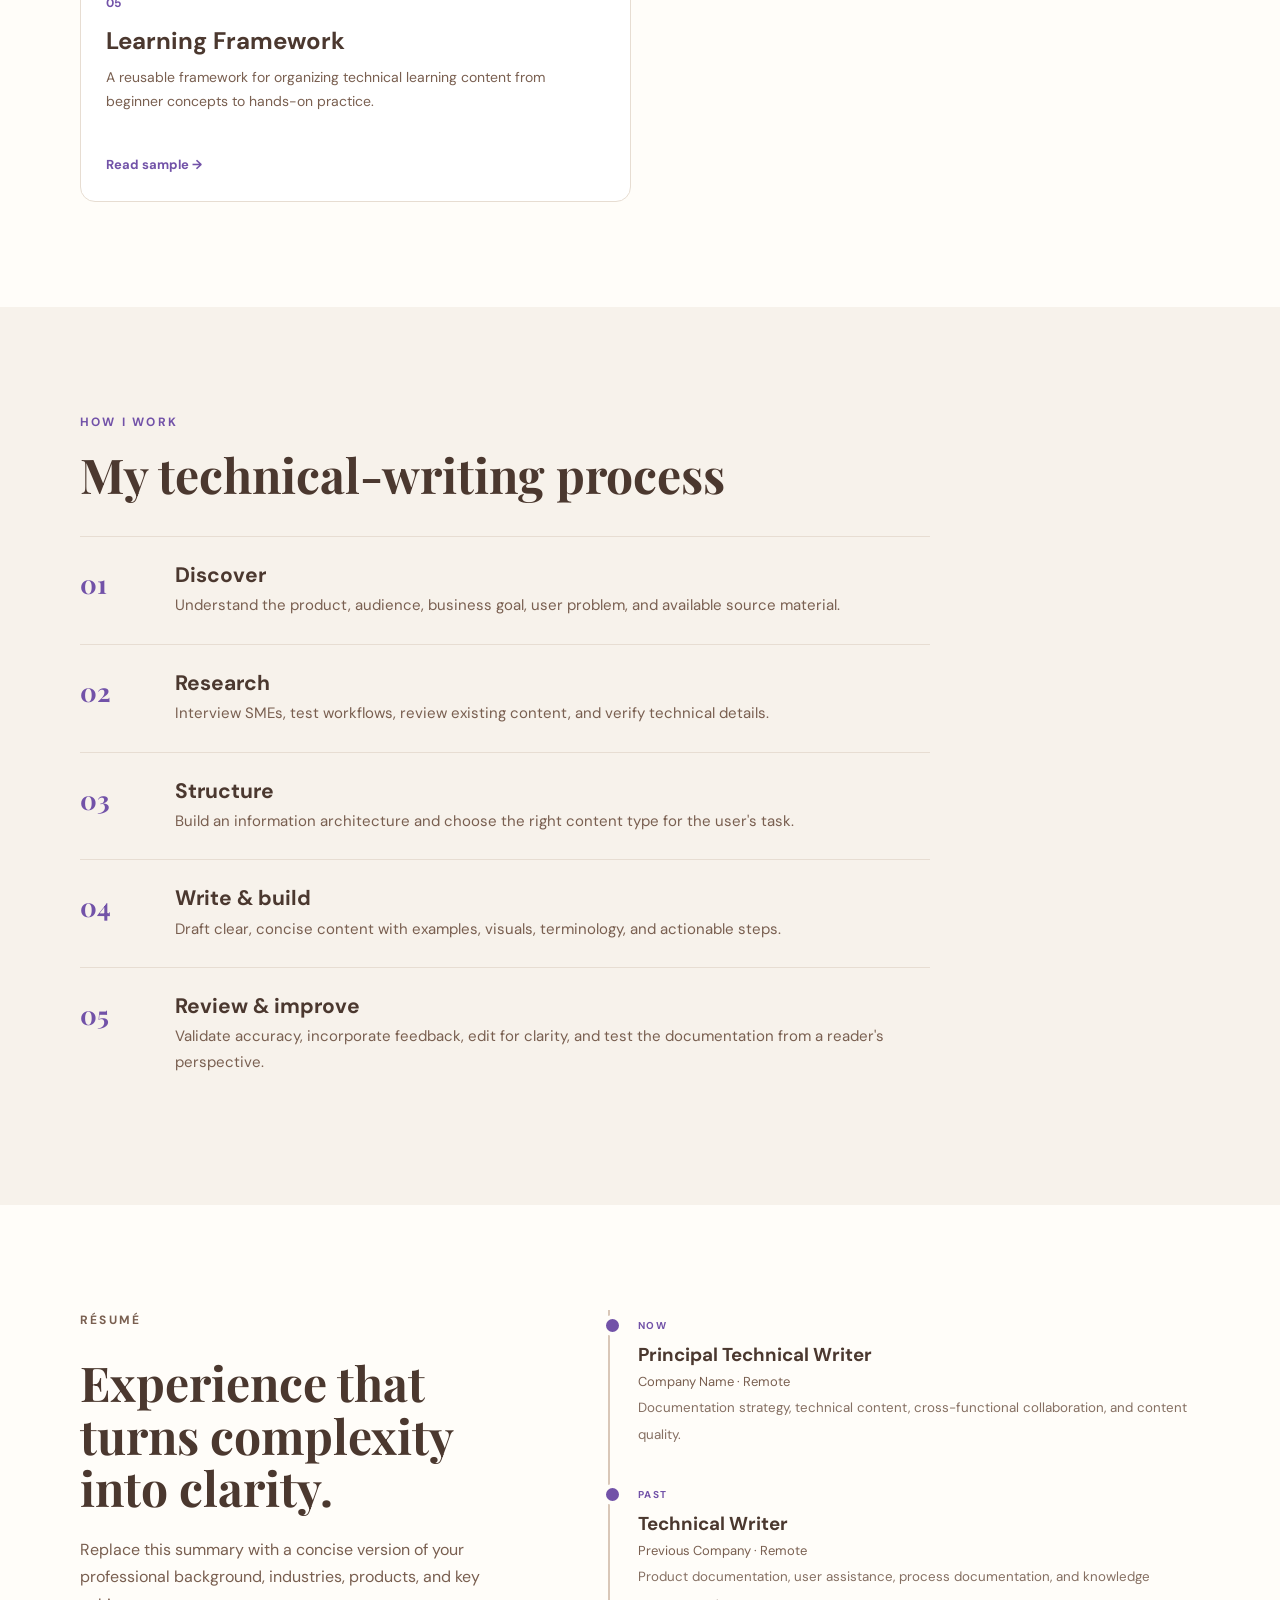
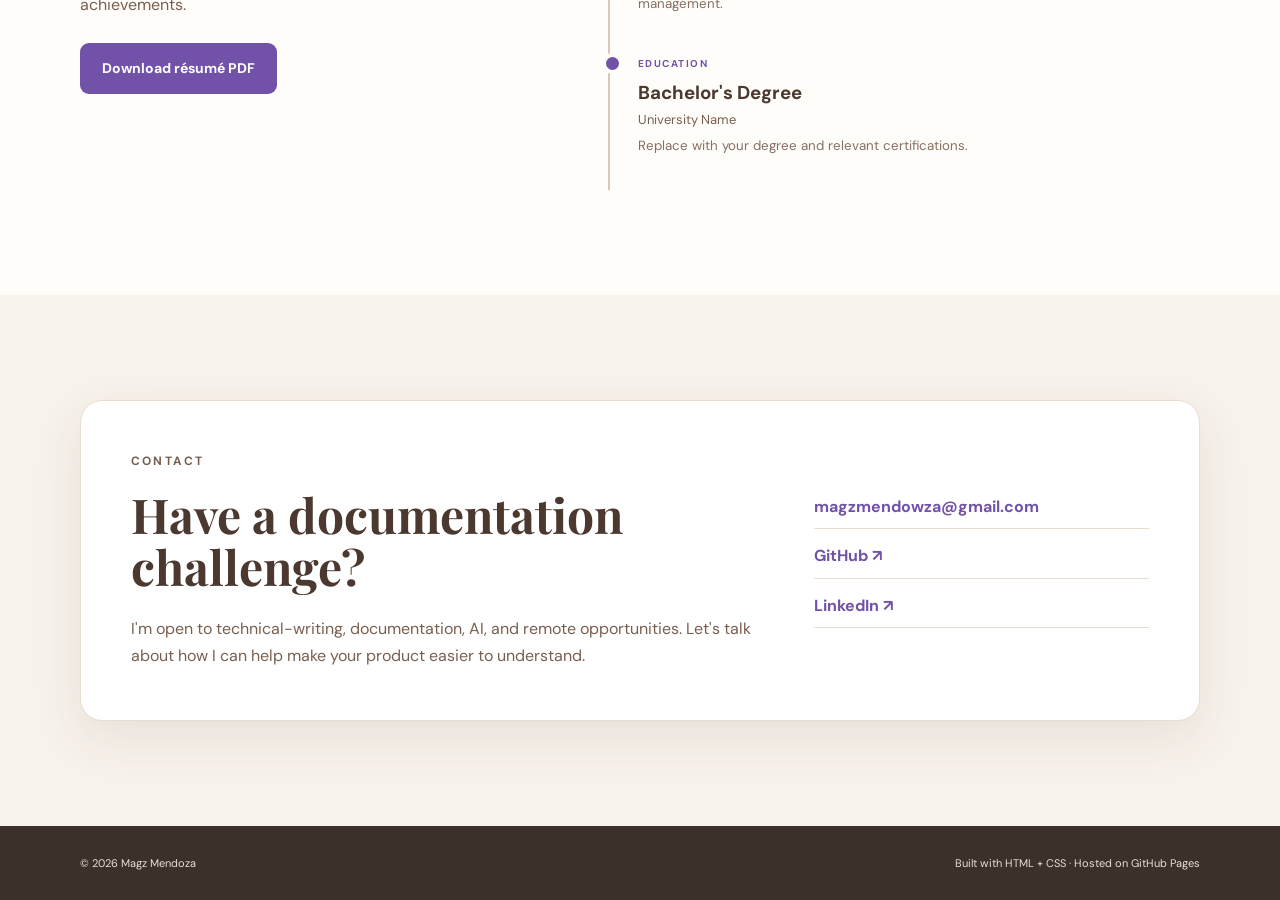
==== commit a8f285af: "Update index.html" ====
--- a/index.html
+++ b/index.html
@@ -96,7 +96,7 @@
 
 <!-- Profile Photo -->
 <div class="about-photo">
-  <img src="images/profile-photo.jpg" alt="Professional profile photo">
+  <img src="images/Magz.png" alt="Professional profile photo">
 </div>
 ```
 
--- a/styles.css
+++ b/styles.css
@@ -101,4 +101,17 @@
 }
 @media(max-width:560px){
  .container{width:min(calc(100% - 28px),var(--max))}.section{padding:75px 0}h1{font-size:45px}.mini-proof{gap:12px;flex-wrap:wrap}.mini-proof span+span{padding-left:12px}.skills-grid,.samples-grid{grid-template-columns:1fr}.sample-card{min-height:210px}.contact-box{padding:30px 22px}footer .container{flex-direction:column}
+media (max-width: 850px) {
+  .about-grid {
+    grid-template-columns: 1fr;
+    gap: 40px;
+  }
+
+  .about-photo {
+    order: 2;
+  }
+
+  .about-photo img {
+    max-width: 280px;
+  }
 }
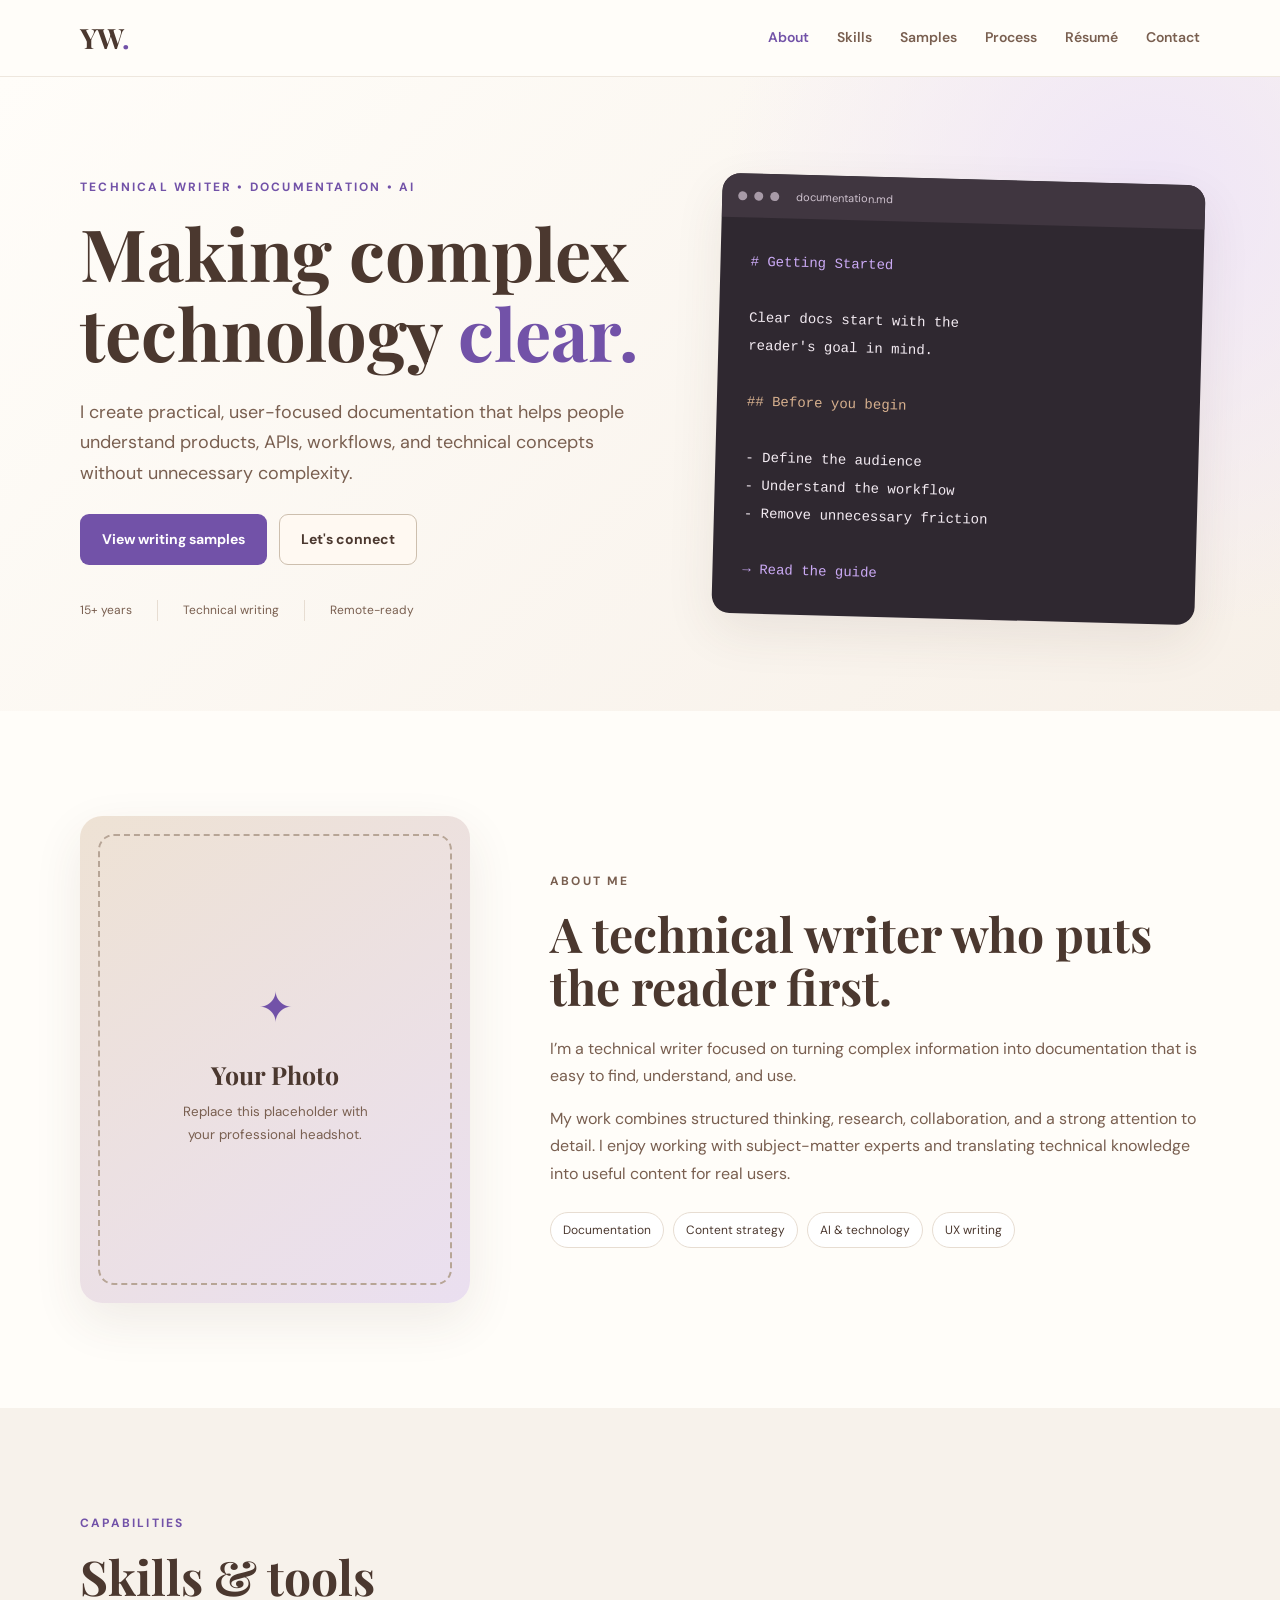
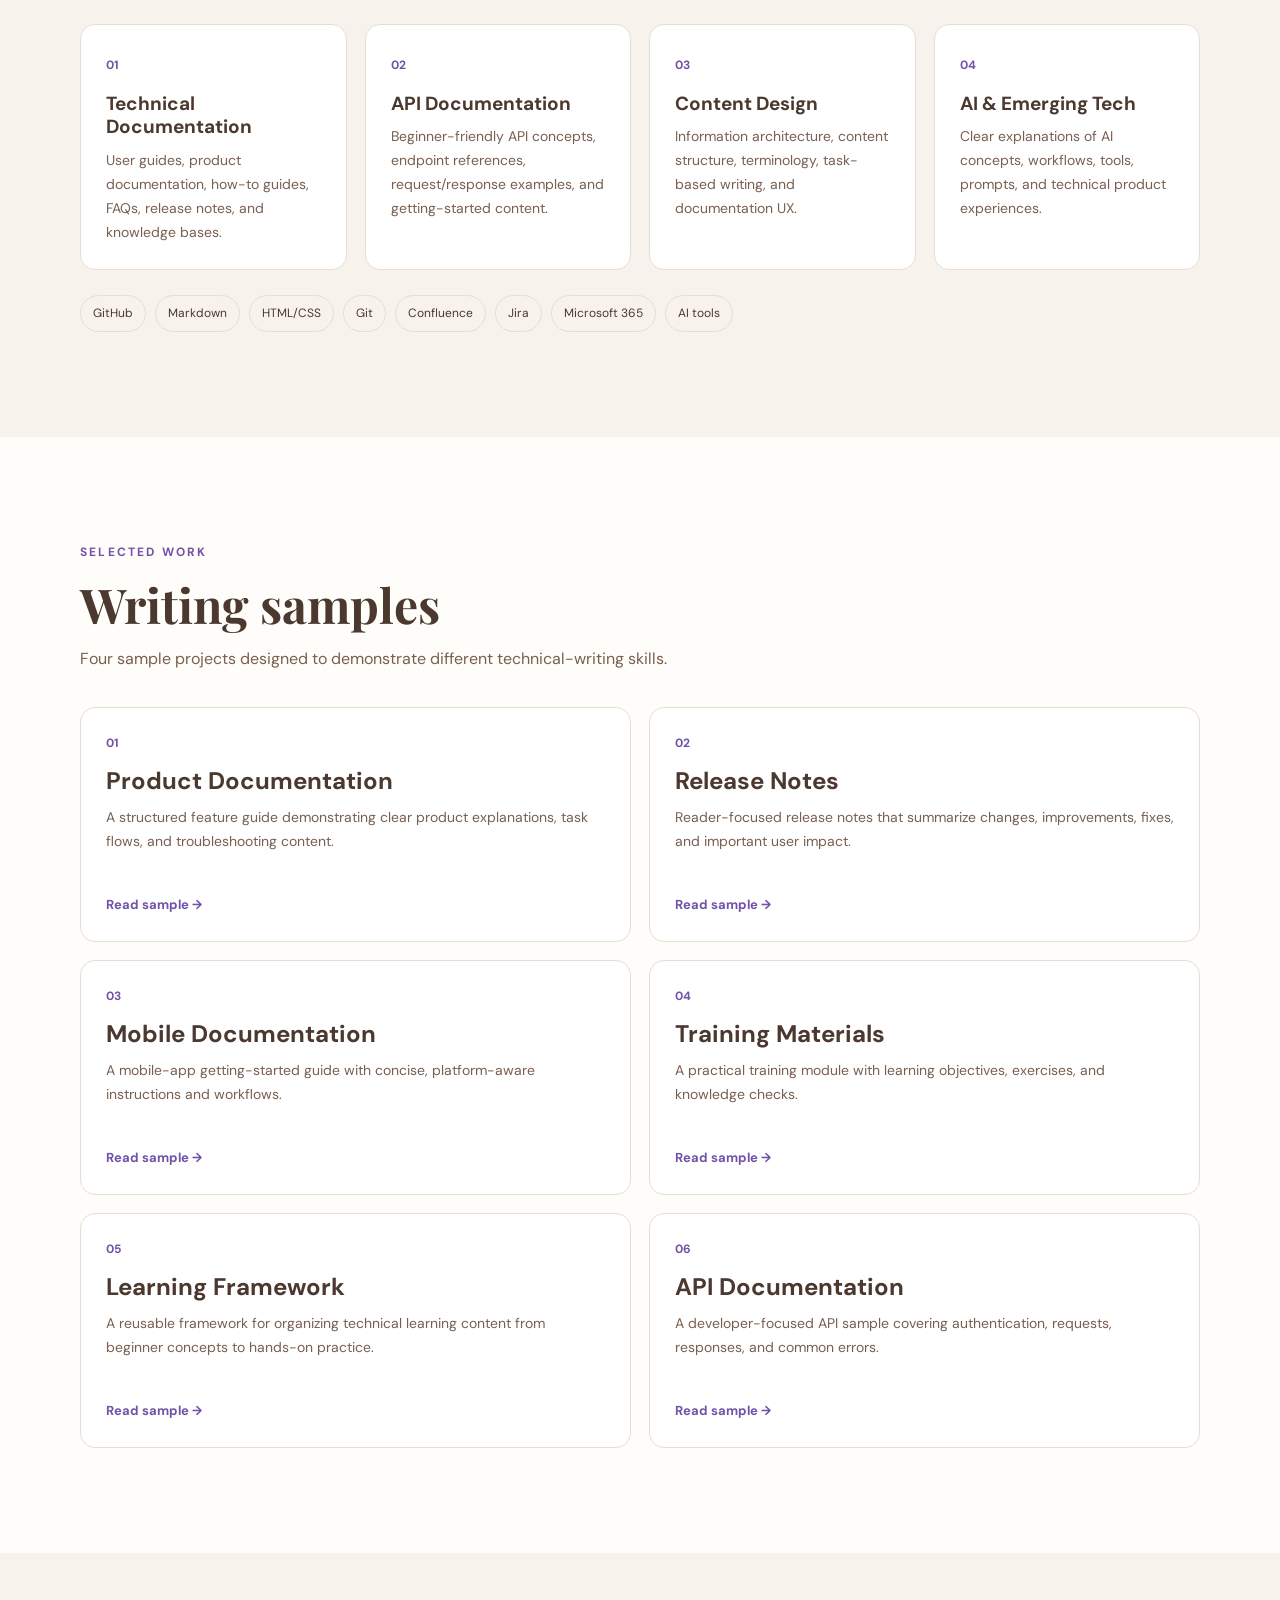
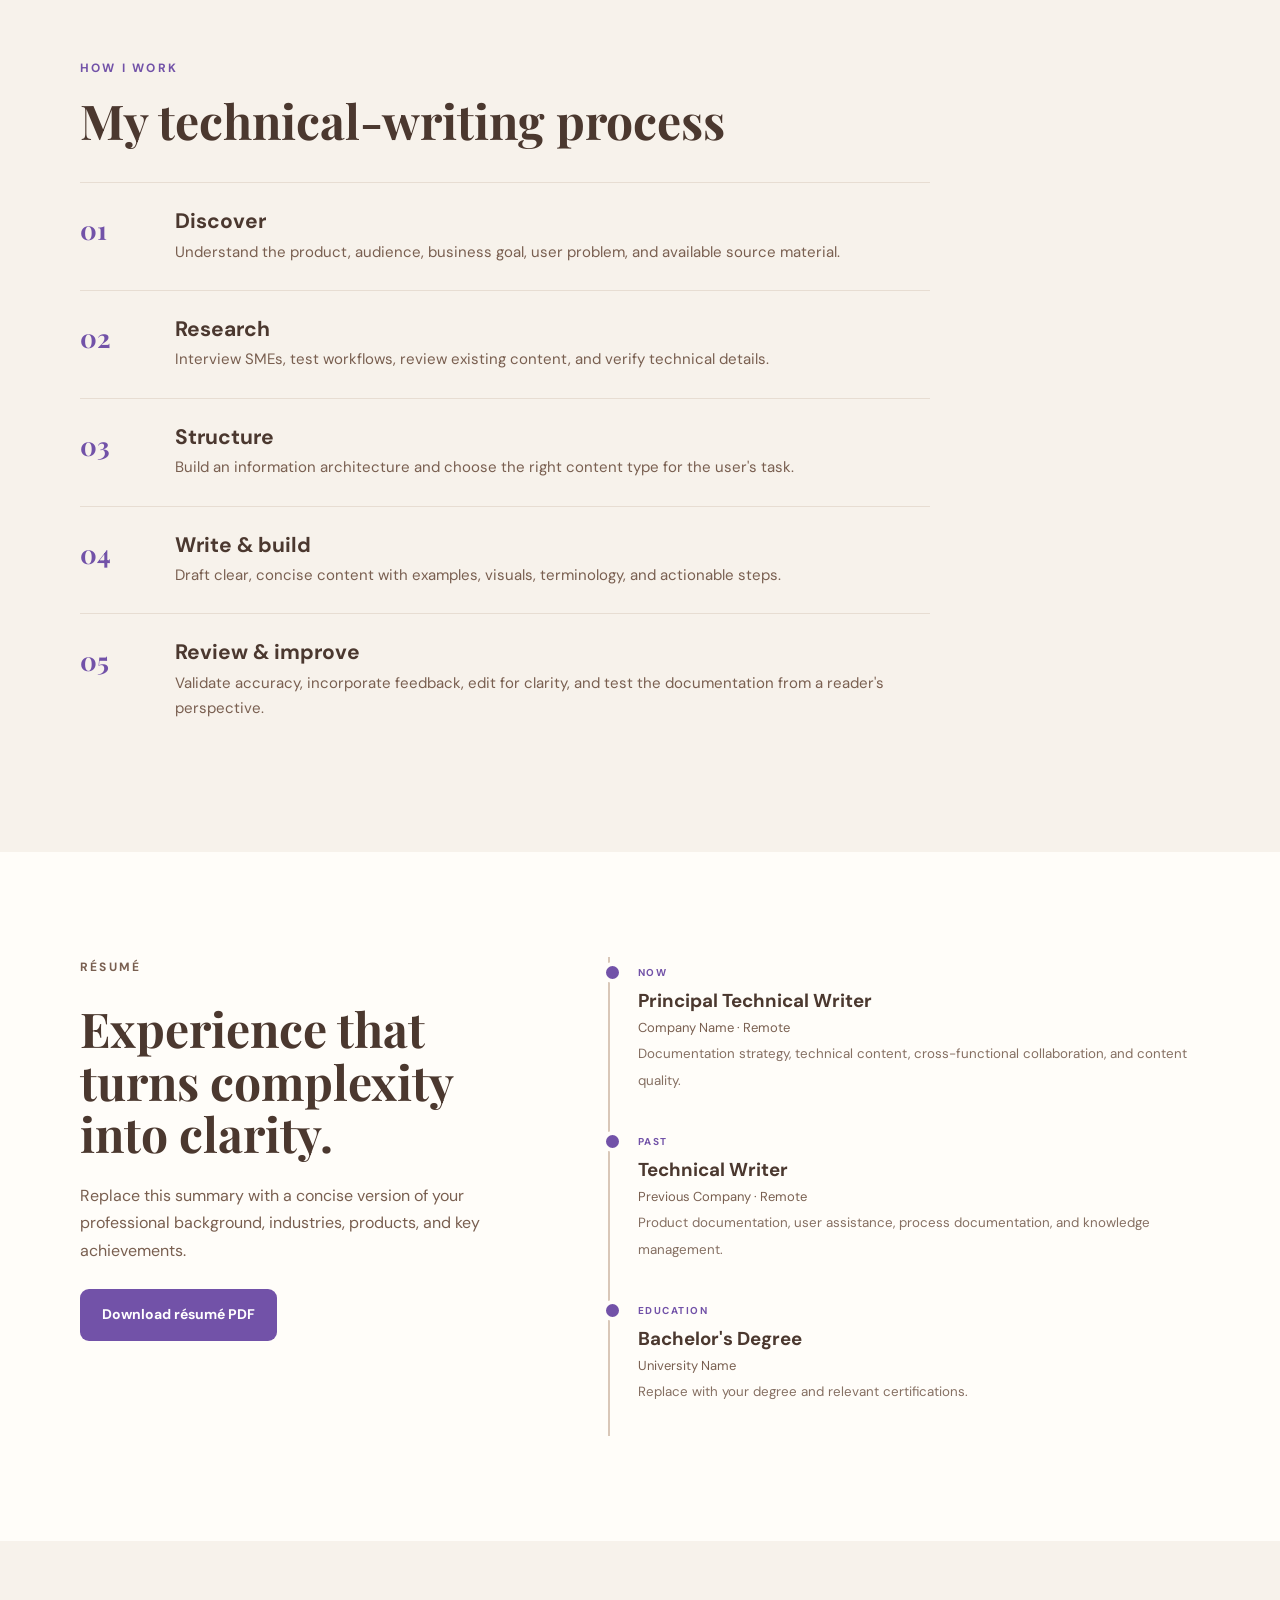
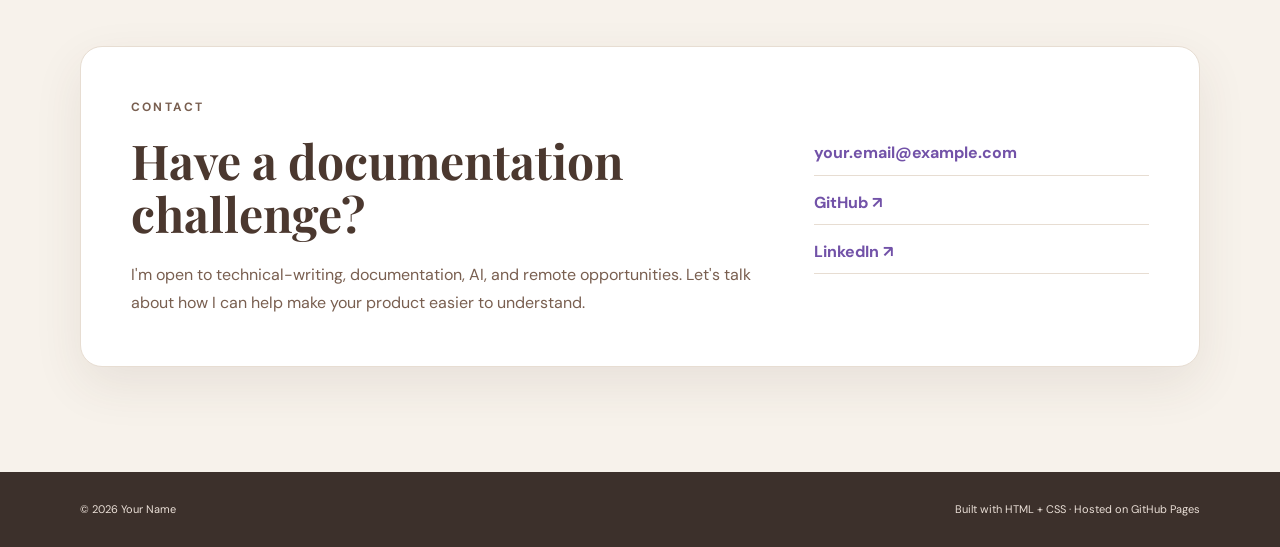
==== commit 4e8570a9: "Add files via upload" ====
--- a/index.html
+++ b/index.html
@@ -4,7 +4,7 @@
   <meta charset="UTF-8">
   <meta name="viewport" content="width=device-width, initial-scale=1.0">
   <meta name="description" content="Technical writing portfolio — clear, useful documentation for technical products and users.">
-  <title> Magz Mendoza | Technical Writer Portfolio</title>
+  <title>Your Name | Technical Writer Portfolio</title>
   <link rel="preconnect" href="https://fonts.googleapis.com">
   <link rel="preconnect" href="https://fonts.gstatic.com" crossorigin>
   <link href="https://fonts.googleapis.com/css2?family=DM+Sans:wght@400;500;600;700&family=Playfair+Display:wght@600;700&display=swap" rel="stylesheet">
@@ -13,7 +13,7 @@
 <body>
 <header class="site-header">
   <nav class="nav container">
-    <a class="brand" href="#about">Magz Mendoza<span>.</span></a>
+    <a class="brand" href="#about">YW<span>.</span></a>
     <button class="menu-toggle" aria-label="Open navigation" aria-expanded="false">☰</button>
     <div class="nav-links">
       <a class="active" href="#about">About</a>
@@ -30,14 +30,14 @@
 <section class="hero" id="home">
   <div class="container hero-grid">
     <div>
-      <p class="eyebrow">TECHNICAL WRITER • DOCUMENTATION • TRAINING • AI</p>
+      <p class="eyebrow">TECHNICAL WRITER • DOCUMENTATION • AI</p>
       <h1>Making complex technology <em>clear.</em></h1>
-      <p class="hero-copy">I turn complex products, workflows, and technical concepts into clear, practical documentation and training materials that help people understand and use them with confidence.</p>
+      <p class="hero-copy">I create practical, user-focused documentation that helps people understand products, APIs, workflows, and technical concepts without unnecessary complexity.</p>
       <div class="hero-actions">
         <a class="btn primary" href="#samples">View writing samples</a>
         <a class="btn secondary" href="#contact">Let's connect</a>
       </div>
-      <div class="mini-proof"><span>15+ years</span><span>Technical writing</span><span>Remote-ready</span><span>Relocation-ready</span></div>
+      <div class="mini-proof"><span>15+ years</span><span>Technical writing</span><span>Remote-ready</span></div>
     </div>
     <div class="hero-card">
       <div class="code-window">
@@ -60,78 +60,52 @@
 </section>
 
 <section class="section about" id="about">
-  <div class="container about-grid">
-
-```
-<!-- About Me Content -->
-<div class="about-content">
-  <p class="eyebrow">ABOUT ME</p>
-
-  <h2>A technical writer who puts the reader first.</h2>
-
-  <p>
-    I’m an experienced technical writer with a passion for creating
-    documentation and learning materials that help people understand
-    products, processes, and technical concepts.
-  </p>
-
-  <p>
-    My work brings together technical writing, research, structured
-    thinking, training content, and quality-focused documentation. I
-    collaborate with subject-matter experts and cross-functional teams
-    to turn complex information into clear, practical content that
-    supports real users and business goals. I also use AI tools to
-    enhance research, organize information, identify gaps, and develop
-    more efficient documentation structures—while keeping accuracy,
-    clarity, and human judgment at the center of the process.
-  </p>
-
-  <div class="about-tags">
-    <span>Documentation</span>
-    <span>Content strategy</span>
-    <span>AI & technology</span>
-    <span>UX/Mobile writing</span>
-  </div>
-</div>
-
-<!-- Profile Photo -->
-<div class="about-photo">
-  <img src="images/Magz.png" alt="Professional profile photo">
-</div>
-```
-
+  <div class="container two-col">
+    <div class="photo-placeholder">
+      <div class="photo-inner">
+        <span class="photo-icon">✦</span>
+        <strong>Your Photo</strong>
+        <small>Replace this placeholder with<br>your professional headshot.</small>
+      </div>
+    </div>
+    <div>
+      <p class="eyebrow">ABOUT ME</p>
+      <h2>A technical writer who puts the reader first.</h2>
+      <p>I’m a technical writer focused on turning complex information into documentation that is easy to find, understand, and use.</p>
+      <p>My work combines structured thinking, research, collaboration, and a strong attention to detail. I enjoy working with subject-matter experts and translating technical knowledge into useful content for real users.</p>
+      <div class="about-tags"><span>Documentation</span><span>Content strategy</span><span>AI & technology</span><span>UX writing</span></div>
+    </div>
   </div>
 </section>
-
 
 <section class="section soft" id="skills">
   <div class="container">
     <p class="eyebrow">CAPABILITIES</p>
     <h2>Skills & tools</h2>
     <div class="skills-grid">
-      <article class="skill-card"><span>01</span><h3>Technical Documentation</h3><p>User guides, product/mobile documentation, how-to guides, FAQs, release notes, test cases, and knowledge bases.</p></article>
-      <article class="skill-card"><span>02</span><h3>Content Design</h3><p>Information architecture, content structure, terminology, task-based writing, and documentation UX.</p></article>
-      <article class="skill-card"><span>03</span><h3>Training Content Creation</h3><p>Process walkthroughs, learning frameworks, and new employee training modules </p></article>
-      <article class="skill-card"><span>43</span><h3>AI & Emerging Tech</h3><p>AI concepts, workflows, tools, prompts, and technical product experiences.</p></article>
+      <article class="skill-card"><span>01</span><h3>Technical Documentation</h3><p>User guides, product documentation, how-to guides, FAQs, release notes, and knowledge bases.</p></article>
+      <article class="skill-card"><span>02</span><h3>API Documentation</h3><p>Beginner-friendly API concepts, endpoint references, request/response examples, and getting-started content.</p></article>
+      <article class="skill-card"><span>03</span><h3>Content Design</h3><p>Information architecture, content structure, terminology, task-based writing, and documentation UX.</p></article>
+      <article class="skill-card"><span>04</span><h3>AI & Emerging Tech</h3><p>Clear explanations of AI concepts, workflows, tools, prompts, and technical product experiences.</p></article>
     </div>
     <div class="tools">
-      <span>GitHub</span><span>Markdown</span><span>DITA</span><span>HTML/CSS</span><span>Git</span><span>Confluence</span><span>Jira</span><span>Azure</span><span>Microsoft 365</span><span>AI tools</span>
+      <span>GitHub</span><span>Markdown</span><span>HTML/CSS</span><span>Git</span><span>Confluence</span><span>Jira</span><span>Microsoft 365</span><span>AI tools</span>
     </div>
   </div>
 </section>
 
 <section class="section" id="samples">
   <div class="container">
-    <p class="eyebrow">PORTFOLIO</p>
+    <p class="eyebrow">SELECTED WORK</p>
     <h2>Writing samples</h2>
-    <p class="section-intro">Sample projects designed to demonstrate different technical-writing skills.</p>
+    <p class="section-intro">Four sample projects designed to demonstrate different technical-writing skills.</p>
     <div class="samples-grid">
       <a class="sample-card" href="samples/product-documentation.html"><span class="sample-number">01</span><h3>Product Documentation</h3><p>A structured feature guide demonstrating clear product explanations, task flows, and troubleshooting content.</p><span class="read-more">Read sample →</span></a>
       <a class="sample-card" href="samples/release-notes.html"><span class="sample-number">02</span><h3>Release Notes</h3><p>Reader-focused release notes that summarize changes, improvements, fixes, and important user impact.</p><span class="read-more">Read sample →</span></a>
       <a class="sample-card" href="samples/mobile-documentation.html"><span class="sample-number">03</span><h3>Mobile Documentation</h3><p>A mobile-app getting-started guide with concise, platform-aware instructions and workflows.</p><span class="read-more">Read sample →</span></a>
       <a class="sample-card" href="samples/training-materials.html"><span class="sample-number">04</span><h3>Training Materials</h3><p>A practical training module with learning objectives, exercises, and knowledge checks.</p><span class="read-more">Read sample →</span></a>
       <a class="sample-card" href="samples/learning-framework.html"><span class="sample-number">05</span><h3>Learning Framework</h3><p>A reusable framework for organizing technical learning content from beginner concepts to hands-on practice.</p><span class="read-more">Read sample →</span></a>
-      <!-- <a class="sample-card" href="samples/api-documentation.html"><span class="sample-number">06</span><h3>API Documentation</h3><p>A developer-focused API sample covering authentication, requests, responses, and common errors.</p><span class="read-more">Read sample →</span></a> -->
+      <a class="sample-card" href="samples/api-documentation.html"><span class="sample-number">06</span><h3>API Documentation</h3><p>A developer-focused API sample covering authentication, requests, responses, and common errors.</p><span class="read-more">Read sample →</span></a>
     </div>
   </div>
 </section>
@@ -174,15 +148,15 @@
       <p>I'm open to technical-writing, documentation, AI, and remote opportunities. Let's talk about how I can help make your product easier to understand.</p>
     </div>
     <div class="contact-links">
-      <a href="mailto:magzmendowza@gmail.com">magzmendowza@gmail.com</a>
-      <a href="https://github.com/magzmendoza/docsamples" target="_blank" rel="noopener">GitHub ↗</a>
-      <a href="https://www.linkedin.com/in/annmendoza/" target="_blank" rel="noopener">LinkedIn ↗</a>
+      <a href="mailto:your.email@example.com">your.email@example.com</a>
+      <a href="https://github.com/yourusername" target="_blank" rel="noopener">GitHub ↗</a>
+      <a href="https://www.linkedin.com/in/yourusername/" target="_blank" rel="noopener">LinkedIn ↗</a>
     </div>
   </div>
 </section>
 </main>
 
-<footer><div class="container"><span>© 2026 Magz Mendoza</span><span>Built with HTML + CSS · Hosted on GitHub Pages</span></div></footer>
+<footer><div class="container"><span>© 2026 Your Name</span><span>Built with HTML + CSS · Hosted on GitHub Pages</span></div></footer>
 <script>
 const toggle = document.querySelector('.menu-toggle');
 const links = document.querySelector('.nav-links');
@@ -193,4 +167,4 @@
 document.querySelectorAll('.nav-links a').forEach(a => a.addEventListener('click', () => links.classList.remove('open')));
 </script>
 </body>
-</html>
+</html>
--- a/styles.css
+++ b/styles.css
@@ -45,32 +45,9 @@
 .photo-inner{height:100%;border:2px dashed #b7a596;border-radius:16px;display:flex;flex-direction:column;align-items:center;justify-content:center;text-align:center}
 .photo-icon{font-size:42px;color:var(--purple);margin-bottom:10px}
 .photo-inner strong{font-family:"Playfair Display",serif;font-size:25px}.photo-inner small{color:var(--brown2);margin-top:5px}
-about-grid {
-  display: grid;
-  grid-template-columns: 1.5fr 0.8fr;
-  gap: 70px;
-  align-items: center;
-}
-
-.about-content {
-  max-width: 700px;
-}
-
-.about-photo {
-  display: flex;
-  justify-content: center;
-  align-items: center;
-}
-
-.about-photo img {
-  width: 100%;
-  max-width: 330px;
-  aspect-ratio: 4 / 5;
-  object-fit: cover;
-  border-radius: 22px;
-  box-shadow: var(--shadow);
-  border: 6px solid #fff;
-}
+.about p{max-width:650px;margin-bottom:16px;color:var(--brown2)}
+.about-tags,.tools{display:flex;gap:9px;flex-wrap:wrap;margin-top:25px}
+.about-tags span,.tools span{padding:7px 12px;background:#fff;border:1px solid var(--line);border-radius:99px;font-size:12px}
 .section-intro{color:var(--brown2);margin-top:-8px;margin-bottom:35px}
 .skills-grid{display:grid;grid-template-columns:repeat(4,1fr);gap:18px}
 .skill-card,.sample-card{background:#fff;border:1px solid var(--line);border-radius:15px;padding:25px;transition:.25s}
@@ -101,17 +78,4 @@
 }
 @media(max-width:560px){
  .container{width:min(calc(100% - 28px),var(--max))}.section{padding:75px 0}h1{font-size:45px}.mini-proof{gap:12px;flex-wrap:wrap}.mini-proof span+span{padding-left:12px}.skills-grid,.samples-grid{grid-template-columns:1fr}.sample-card{min-height:210px}.contact-box{padding:30px 22px}footer .container{flex-direction:column}
-media (max-width: 850px) {
-  .about-grid {
-    grid-template-columns: 1fr;
-    gap: 40px;
-  }
-
-  .about-photo {
-    order: 2;
-  }
-
-  .about-photo img {
-    max-width: 280px;
-  }
 }
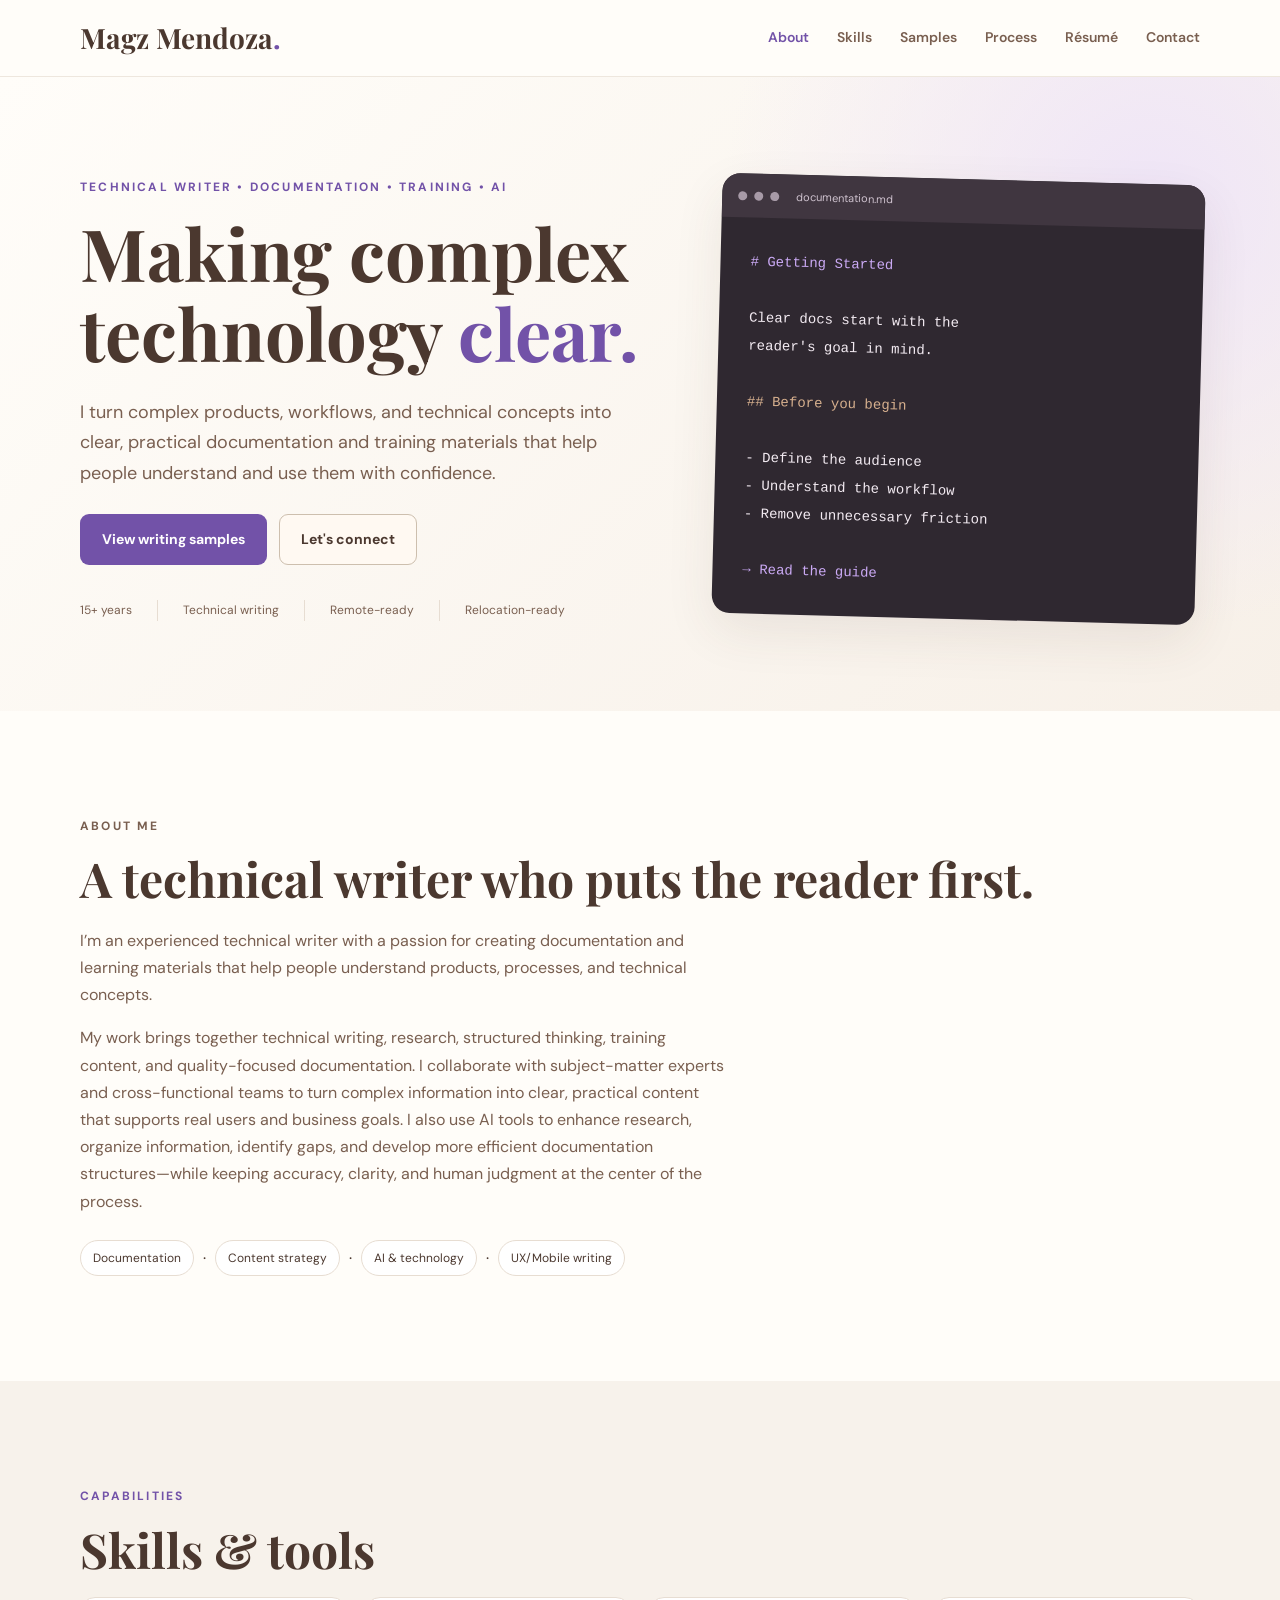
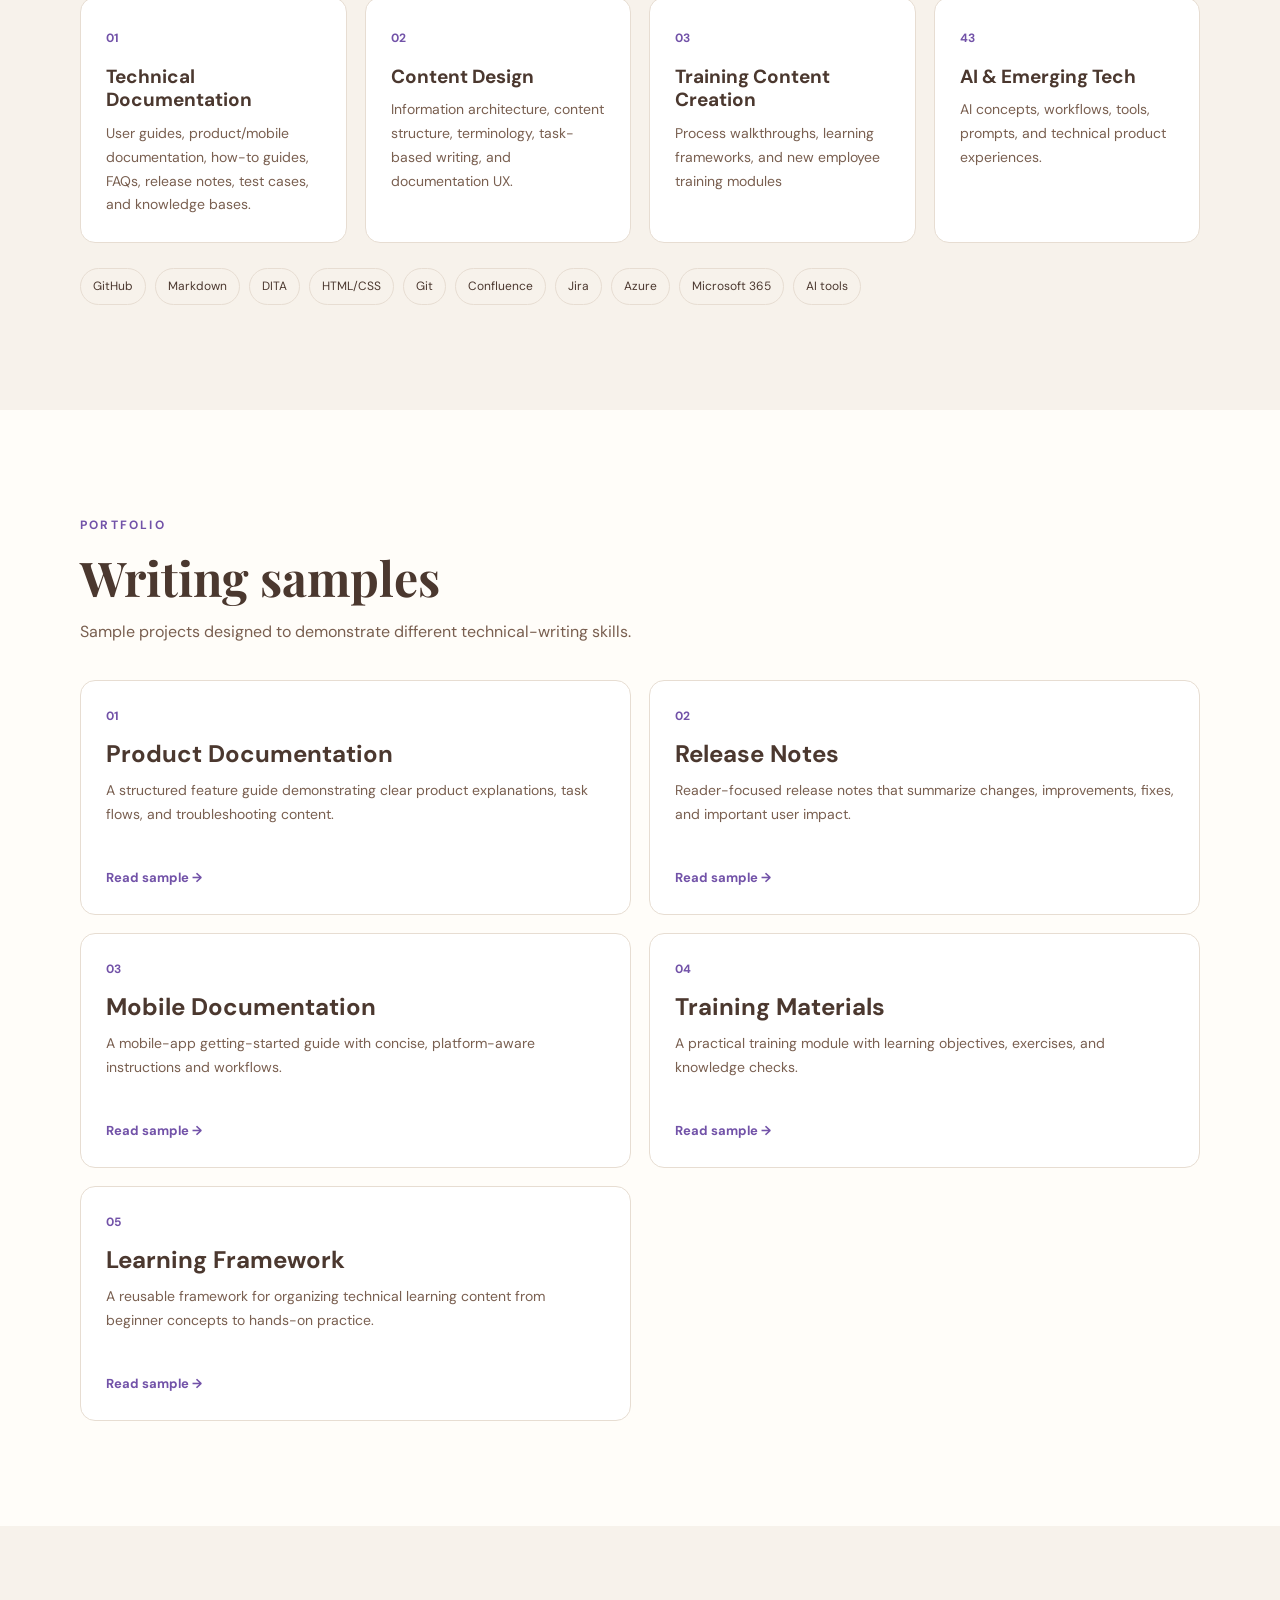
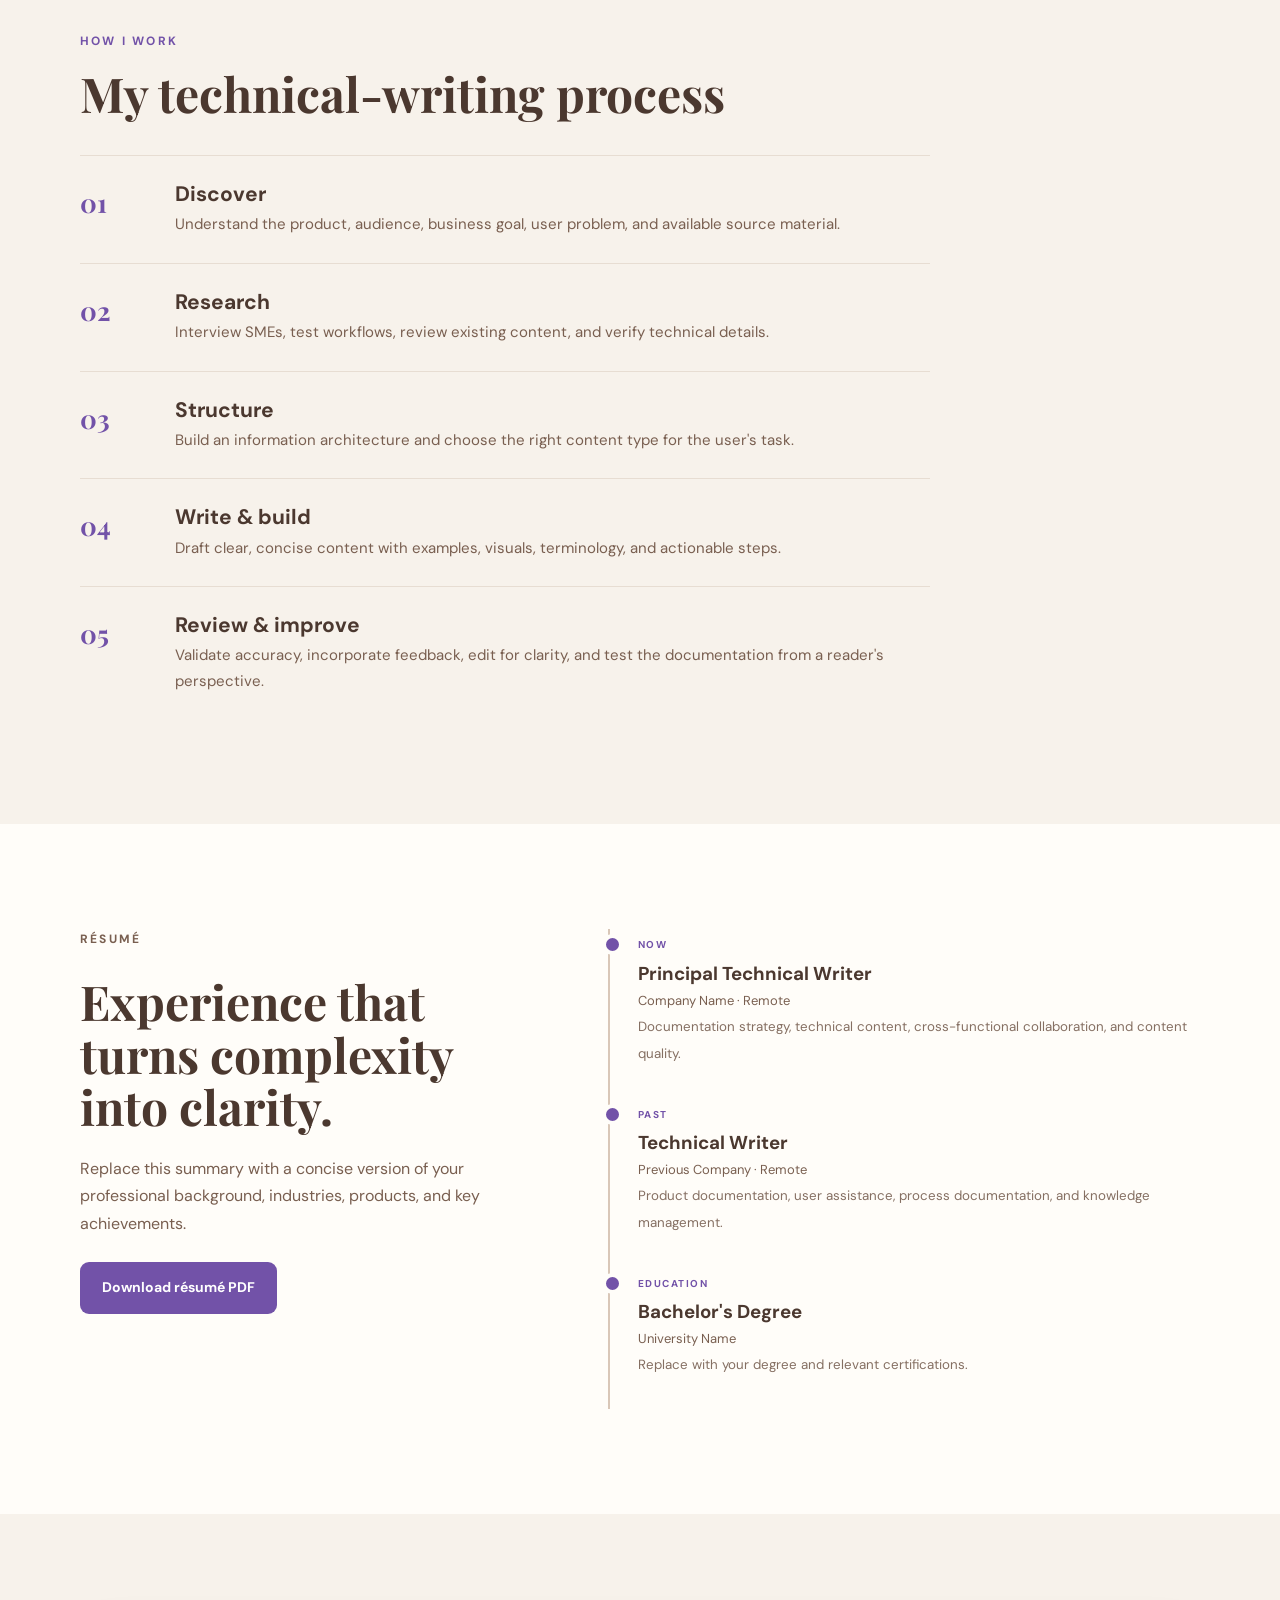
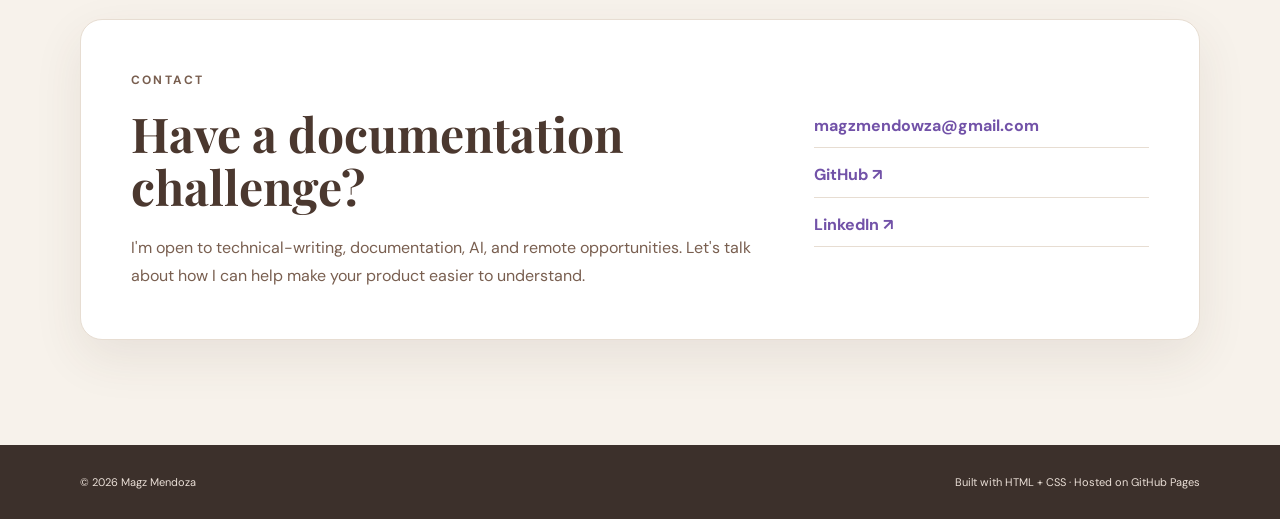
==== commit dd0d454b: "Update index.html" ====
--- a/index.html
+++ b/index.html
@@ -4,7 +4,7 @@
   <meta charset="UTF-8">
   <meta name="viewport" content="width=device-width, initial-scale=1.0">
   <meta name="description" content="Technical writing portfolio — clear, useful documentation for technical products and users.">
-  <title>Your Name | Technical Writer Portfolio</title>
+  <title> Magz Mendoza | Technical Writer Portfolio</title>
   <link rel="preconnect" href="https://fonts.googleapis.com">
   <link rel="preconnect" href="https://fonts.gstatic.com" crossorigin>
   <link href="https://fonts.googleapis.com/css2?family=DM+Sans:wght@400;500;600;700&family=Playfair+Display:wght@600;700&display=swap" rel="stylesheet">
@@ -13,7 +13,7 @@
 <body>
 <header class="site-header">
   <nav class="nav container">
-    <a class="brand" href="#about">YW<span>.</span></a>
+    <a class="brand" href="#about">Magz Mendoza<span>.</span></a>
     <button class="menu-toggle" aria-label="Open navigation" aria-expanded="false">☰</button>
     <div class="nav-links">
       <a class="active" href="#about">About</a>
@@ -30,14 +30,14 @@
 <section class="hero" id="home">
   <div class="container hero-grid">
     <div>
-      <p class="eyebrow">TECHNICAL WRITER • DOCUMENTATION • AI</p>
+      <p class="eyebrow">TECHNICAL WRITER • DOCUMENTATION • TRAINING • AI</p>
       <h1>Making complex technology <em>clear.</em></h1>
-      <p class="hero-copy">I create practical, user-focused documentation that helps people understand products, APIs, workflows, and technical concepts without unnecessary complexity.</p>
+      <p class="hero-copy">I turn complex products, workflows, and technical concepts into clear, practical documentation and training materials that help people understand and use them with confidence.</p>
       <div class="hero-actions">
         <a class="btn primary" href="#samples">View writing samples</a>
         <a class="btn secondary" href="#contact">Let's connect</a>
       </div>
-      <div class="mini-proof"><span>15+ years</span><span>Technical writing</span><span>Remote-ready</span></div>
+      <div class="mini-proof"><span>15+ years</span><span>Technical writing</span><span>Remote-ready</span><span>Relocation-ready</span></div>
     </div>
     <div class="hero-card">
       <div class="code-window">
@@ -60,20 +60,12 @@
 </section>
 
 <section class="section about" id="about">
-  <div class="container two-col">
-    <div class="photo-placeholder">
-      <div class="photo-inner">
-        <span class="photo-icon">✦</span>
-        <strong>Your Photo</strong>
-        <small>Replace this placeholder with<br>your professional headshot.</small>
-      </div>
-    </div>
-    <div>
+    <div class ="container">
       <p class="eyebrow">ABOUT ME</p>
       <h2>A technical writer who puts the reader first.</h2>
-      <p>I’m a technical writer focused on turning complex information into documentation that is easy to find, understand, and use.</p>
-      <p>My work combines structured thinking, research, collaboration, and a strong attention to detail. I enjoy working with subject-matter experts and translating technical knowledge into useful content for real users.</p>
-      <div class="about-tags"><span>Documentation</span><span>Content strategy</span><span>AI & technology</span><span>UX writing</span></div>
+      <p>I’m an experienced technical writer with a passion for creating documentation and learning materials that help people understand products, processes, and technical concepts.</p>
+      <p>My work brings together technical writing, research, structured thinking, training content, and quality-focused documentation. I collaborate with subject-matter experts and cross-functional teams to turn complex information into clear, practical content that supports real users and business goals. I also use AI tools to enhance research, organize information, identify gaps, and develop more efficient documentation structures—while keeping accuracy, clarity, and human judgment at the center of the process.</p>
+      <div class="about-tags"><span>Documentation</span>.<span>Content strategy</span>.<span>AI & technology</span>.<span>UX/Mobile writing</span></div>
     </div>
   </div>
 </section>
@@ -83,29 +75,29 @@
     <p class="eyebrow">CAPABILITIES</p>
     <h2>Skills & tools</h2>
     <div class="skills-grid">
-      <article class="skill-card"><span>01</span><h3>Technical Documentation</h3><p>User guides, product documentation, how-to guides, FAQs, release notes, and knowledge bases.</p></article>
-      <article class="skill-card"><span>02</span><h3>API Documentation</h3><p>Beginner-friendly API concepts, endpoint references, request/response examples, and getting-started content.</p></article>
-      <article class="skill-card"><span>03</span><h3>Content Design</h3><p>Information architecture, content structure, terminology, task-based writing, and documentation UX.</p></article>
-      <article class="skill-card"><span>04</span><h3>AI & Emerging Tech</h3><p>Clear explanations of AI concepts, workflows, tools, prompts, and technical product experiences.</p></article>
+      <article class="skill-card"><span>01</span><h3>Technical Documentation</h3><p>User guides, product/mobile documentation, how-to guides, FAQs, release notes, test cases, and knowledge bases.</p></article>
+      <article class="skill-card"><span>02</span><h3>Content Design</h3><p>Information architecture, content structure, terminology, task-based writing, and documentation UX.</p></article>
+      <article class="skill-card"><span>03</span><h3>Training Content Creation</h3><p>Process walkthroughs, learning frameworks, and new employee training modules </p></article>
+      <article class="skill-card"><span>43</span><h3>AI & Emerging Tech</h3><p>AI concepts, workflows, tools, prompts, and technical product experiences.</p></article>
     </div>
     <div class="tools">
-      <span>GitHub</span><span>Markdown</span><span>HTML/CSS</span><span>Git</span><span>Confluence</span><span>Jira</span><span>Microsoft 365</span><span>AI tools</span>
+      <span>GitHub</span><span>Markdown</span><span>DITA</span><span>HTML/CSS</span><span>Git</span><span>Confluence</span><span>Jira</span><span>Azure</span><span>Microsoft 365</span><span>AI tools</span>
     </div>
   </div>
 </section>
 
 <section class="section" id="samples">
   <div class="container">
-    <p class="eyebrow">SELECTED WORK</p>
+    <p class="eyebrow">PORTFOLIO</p>
     <h2>Writing samples</h2>
-    <p class="section-intro">Four sample projects designed to demonstrate different technical-writing skills.</p>
+    <p class="section-intro">Sample projects designed to demonstrate different technical-writing skills.</p>
     <div class="samples-grid">
       <a class="sample-card" href="samples/product-documentation.html"><span class="sample-number">01</span><h3>Product Documentation</h3><p>A structured feature guide demonstrating clear product explanations, task flows, and troubleshooting content.</p><span class="read-more">Read sample →</span></a>
       <a class="sample-card" href="samples/release-notes.html"><span class="sample-number">02</span><h3>Release Notes</h3><p>Reader-focused release notes that summarize changes, improvements, fixes, and important user impact.</p><span class="read-more">Read sample →</span></a>
       <a class="sample-card" href="samples/mobile-documentation.html"><span class="sample-number">03</span><h3>Mobile Documentation</h3><p>A mobile-app getting-started guide with concise, platform-aware instructions and workflows.</p><span class="read-more">Read sample →</span></a>
       <a class="sample-card" href="samples/training-materials.html"><span class="sample-number">04</span><h3>Training Materials</h3><p>A practical training module with learning objectives, exercises, and knowledge checks.</p><span class="read-more">Read sample →</span></a>
       <a class="sample-card" href="samples/learning-framework.html"><span class="sample-number">05</span><h3>Learning Framework</h3><p>A reusable framework for organizing technical learning content from beginner concepts to hands-on practice.</p><span class="read-more">Read sample →</span></a>
-      <a class="sample-card" href="samples/api-documentation.html"><span class="sample-number">06</span><h3>API Documentation</h3><p>A developer-focused API sample covering authentication, requests, responses, and common errors.</p><span class="read-more">Read sample →</span></a>
+      <!-- <a class="sample-card" href="samples/api-documentation.html"><span class="sample-number">06</span><h3>API Documentation</h3><p>A developer-focused API sample covering authentication, requests, responses, and common errors.</p><span class="read-more">Read sample →</span></a> -->
     </div>
   </div>
 </section>
@@ -148,15 +140,15 @@
       <p>I'm open to technical-writing, documentation, AI, and remote opportunities. Let's talk about how I can help make your product easier to understand.</p>
     </div>
     <div class="contact-links">
-      <a href="mailto:your.email@example.com">your.email@example.com</a>
-      <a href="https://github.com/yourusername" target="_blank" rel="noopener">GitHub ↗</a>
-      <a href="https://www.linkedin.com/in/yourusername/" target="_blank" rel="noopener">LinkedIn ↗</a>
+      <a href="mailto:magzmendowza@gmail.com">magzmendowza@gmail.com</a>
+      <a href="https://github.com/magzmendoza/docsamples" target="_blank" rel="noopener">GitHub ↗</a>
+      <a href="https://www.linkedin.com/in/annmendoza/" target="_blank" rel="noopener">LinkedIn ↗</a>
     </div>
   </div>
 </section>
 </main>
 
-<footer><div class="container"><span>© 2026 Your Name</span><span>Built with HTML + CSS · Hosted on GitHub Pages</span></div></footer>
+<footer><div class="container"><span>© 2026 Magz Mendoza</span><span>Built with HTML + CSS · Hosted on GitHub Pages</span></div></footer>
 <script>
 const toggle = document.querySelector('.menu-toggle');
 const links = document.querySelector('.nav-links');
@@ -167,4 +159,4 @@
 document.querySelectorAll('.nav-links a').forEach(a => a.addEventListener('click', () => links.classList.remove('open')));
 </script>
 </body>
-</html>+</html>
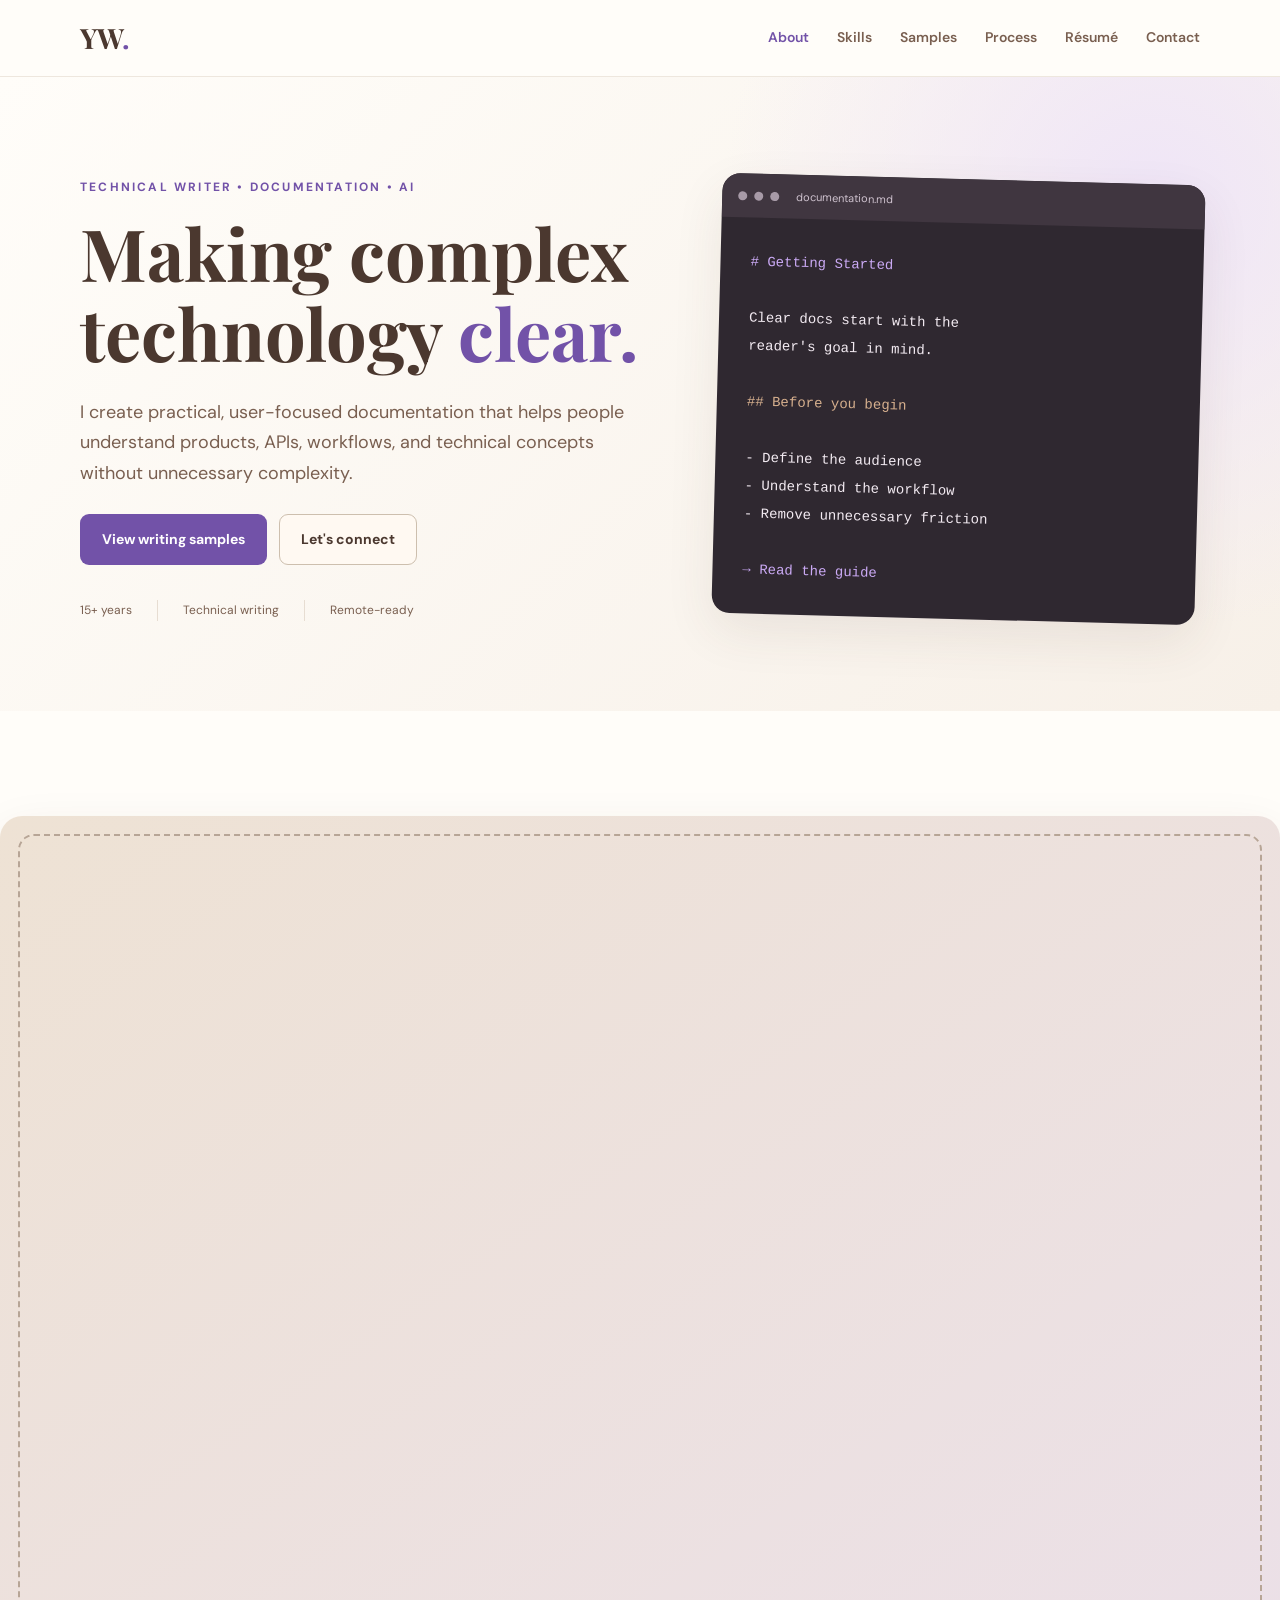
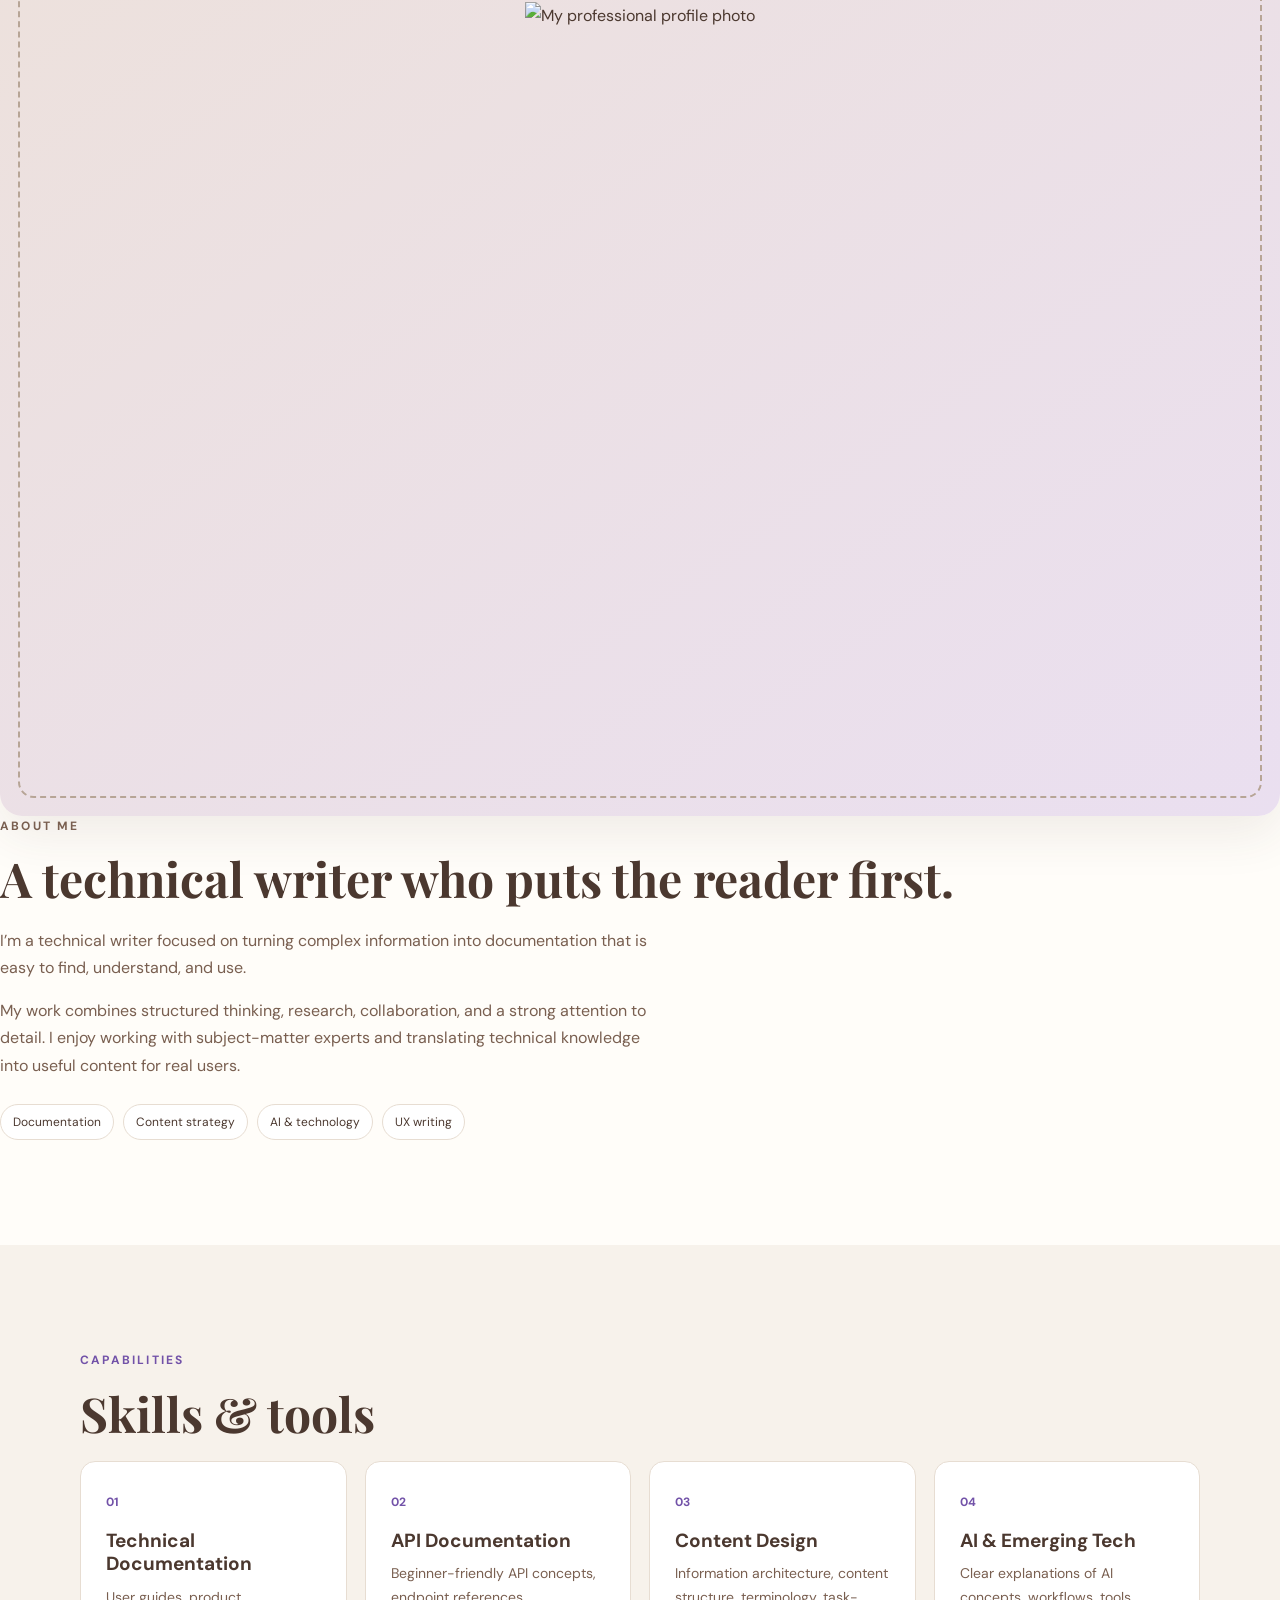
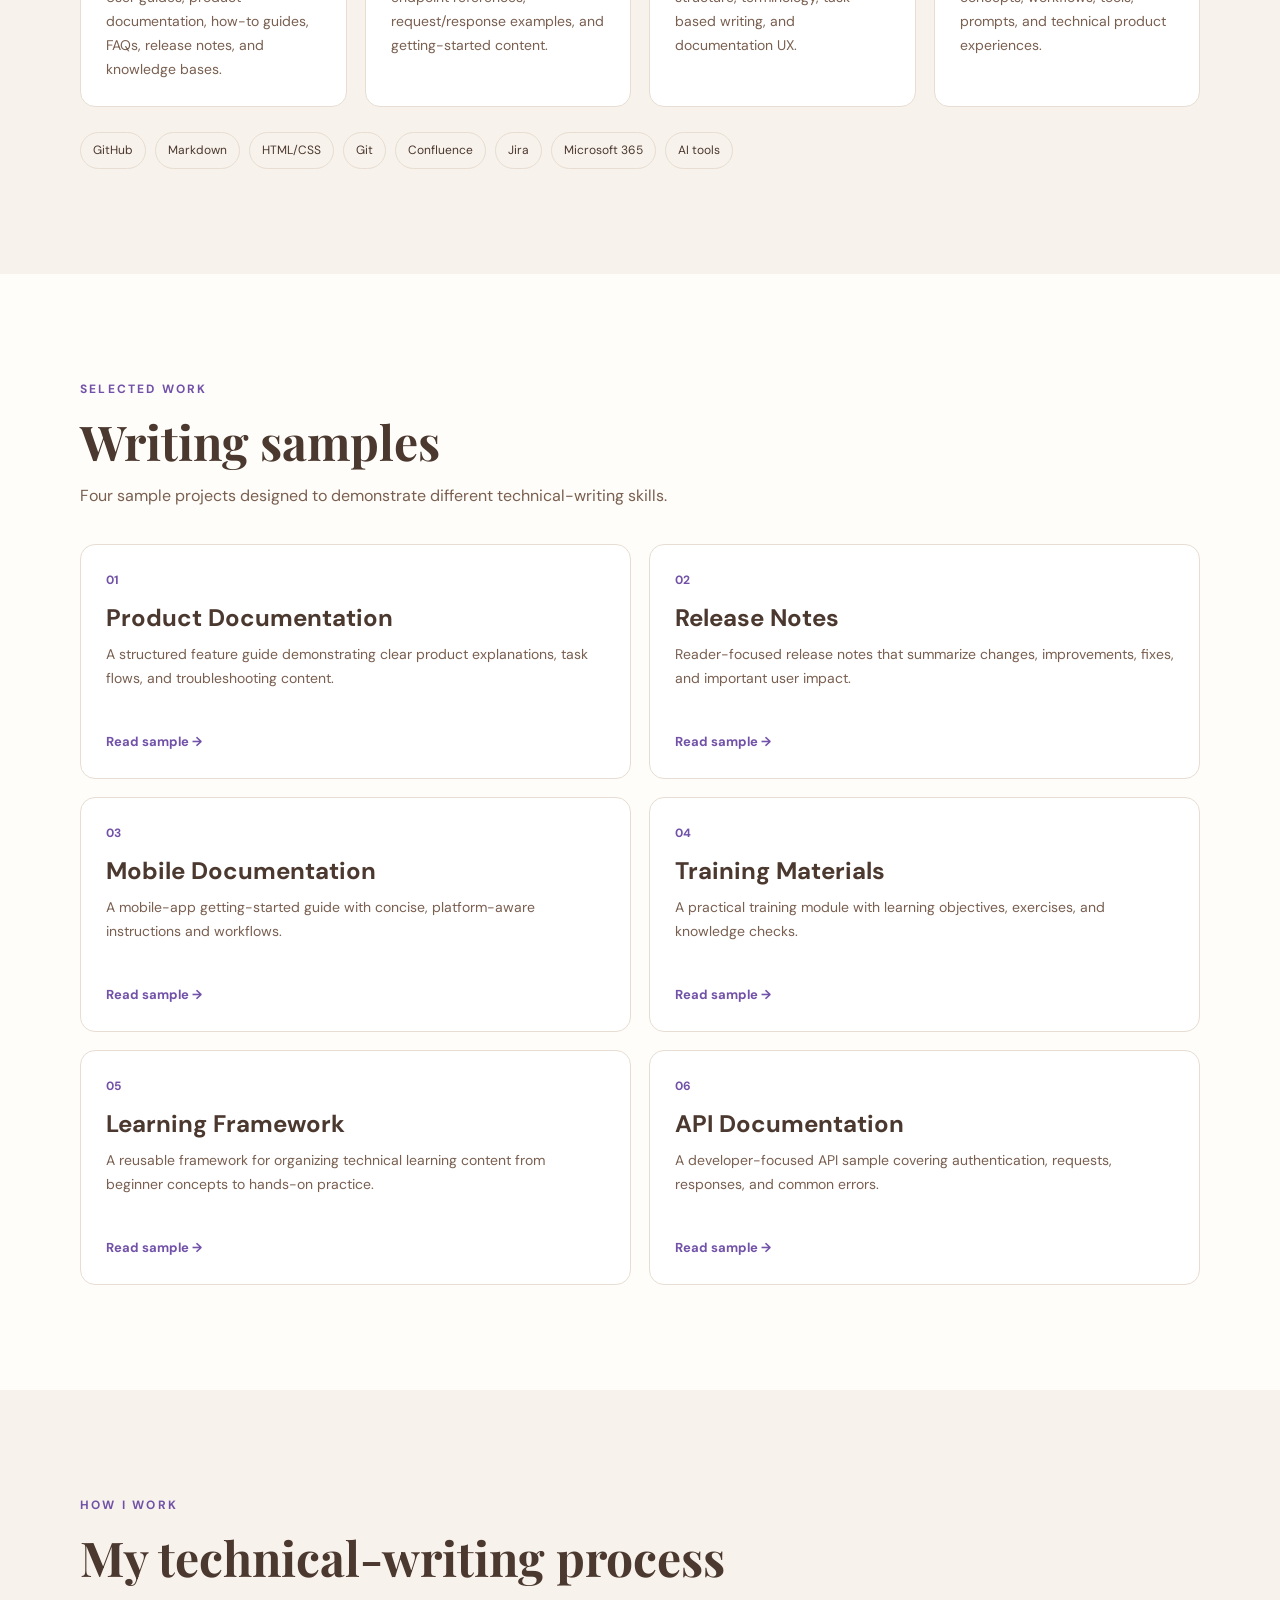
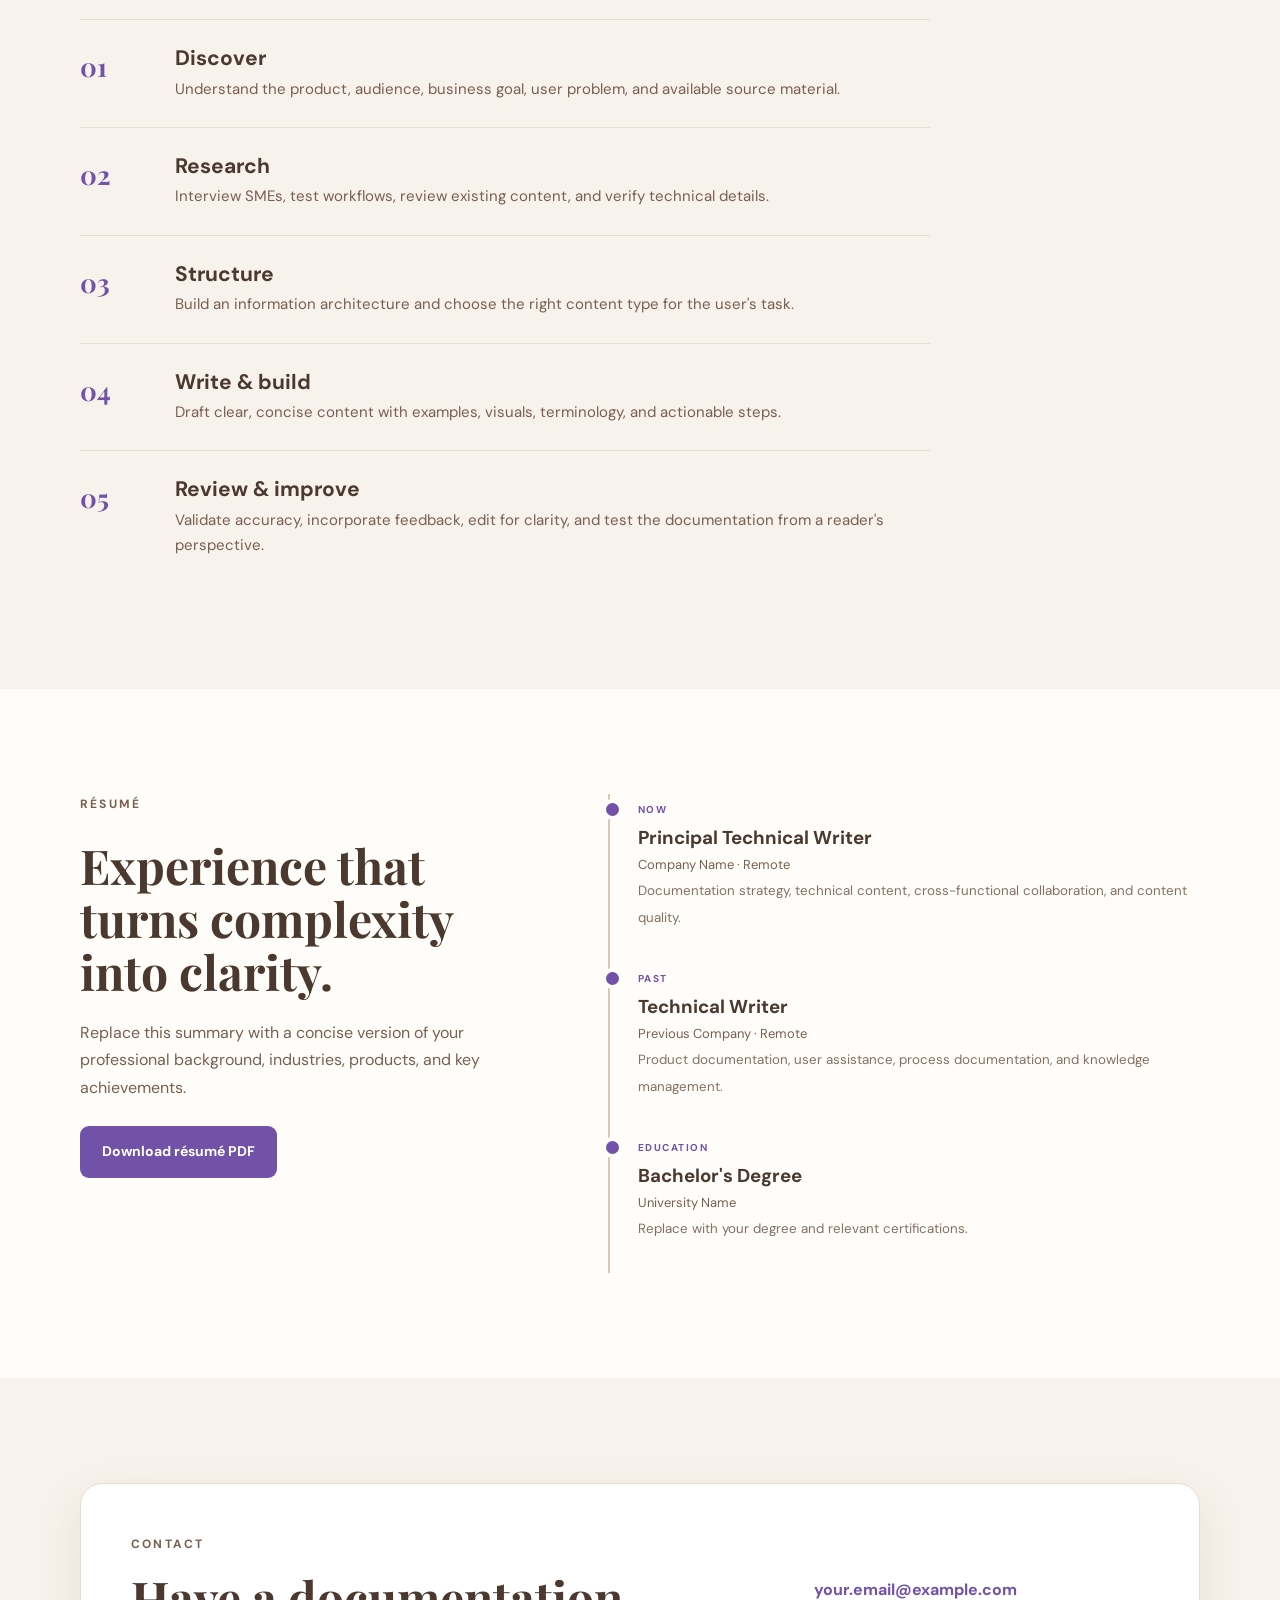
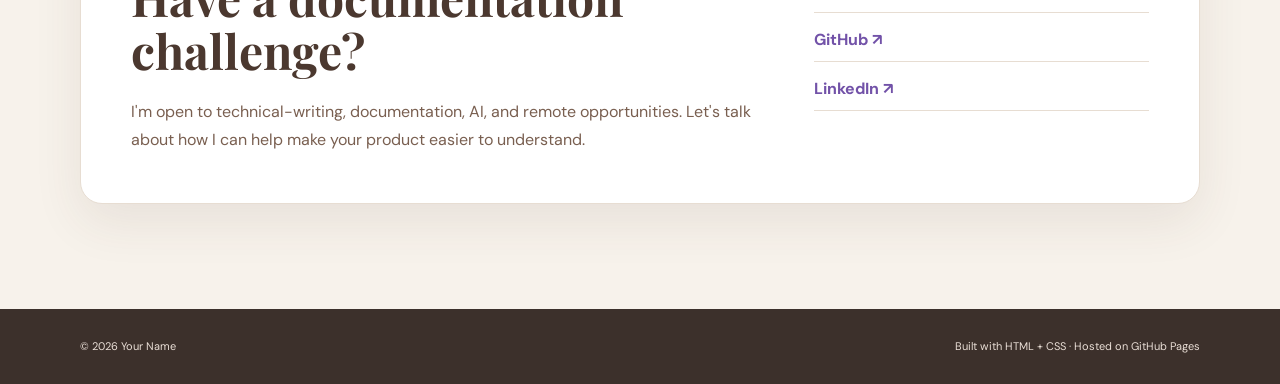
==== commit a1a62ef5: "Update index.html" ====
--- a/index.html
+++ b/index.html
@@ -4,7 +4,7 @@
   <meta charset="UTF-8">
   <meta name="viewport" content="width=device-width, initial-scale=1.0">
   <meta name="description" content="Technical writing portfolio — clear, useful documentation for technical products and users.">
-  <title> Magz Mendoza | Technical Writer Portfolio</title>
+  <title>Your Name | Technical Writer Portfolio</title>
   <link rel="preconnect" href="https://fonts.googleapis.com">
   <link rel="preconnect" href="https://fonts.gstatic.com" crossorigin>
   <link href="https://fonts.googleapis.com/css2?family=DM+Sans:wght@400;500;600;700&family=Playfair+Display:wght@600;700&display=swap" rel="stylesheet">
@@ -13,7 +13,7 @@
 <body>
 <header class="site-header">
   <nav class="nav container">
-    <a class="brand" href="#about">Magz Mendoza<span>.</span></a>
+    <a class="brand" href="#about">YW<span>.</span></a>
     <button class="menu-toggle" aria-label="Open navigation" aria-expanded="false">☰</button>
     <div class="nav-links">
       <a class="active" href="#about">About</a>
@@ -30,14 +30,14 @@
 <section class="hero" id="home">
   <div class="container hero-grid">
     <div>
-      <p class="eyebrow">TECHNICAL WRITER • DOCUMENTATION • TRAINING • AI</p>
+      <p class="eyebrow">TECHNICAL WRITER • DOCUMENTATION • AI</p>
       <h1>Making complex technology <em>clear.</em></h1>
-      <p class="hero-copy">I turn complex products, workflows, and technical concepts into clear, practical documentation and training materials that help people understand and use them with confidence.</p>
+      <p class="hero-copy">I create practical, user-focused documentation that helps people understand products, APIs, workflows, and technical concepts without unnecessary complexity.</p>
       <div class="hero-actions">
         <a class="btn primary" href="#samples">View writing samples</a>
         <a class="btn secondary" href="#contact">Let's connect</a>
       </div>
-      <div class="mini-proof"><span>15+ years</span><span>Technical writing</span><span>Remote-ready</span><span>Relocation-ready</span></div>
+      <div class="mini-proof"><span>15+ years</span><span>Technical writing</span><span>Remote-ready</span></div>
     </div>
     <div class="hero-card">
       <div class="code-window">
@@ -60,12 +60,18 @@
 </section>
 
 <section class="section about" id="about">
-    <div class ="container">
+ <div class="photo-placeholder">
+  <div class="photo-inner">
+    <img src="images/Marga.png" alt="My professional profile photo">
+  </div>
+</div>
+
+    <div>
       <p class="eyebrow">ABOUT ME</p>
       <h2>A technical writer who puts the reader first.</h2>
-      <p>I’m an experienced technical writer with a passion for creating documentation and learning materials that help people understand products, processes, and technical concepts.</p>
-      <p>My work brings together technical writing, research, structured thinking, training content, and quality-focused documentation. I collaborate with subject-matter experts and cross-functional teams to turn complex information into clear, practical content that supports real users and business goals. I also use AI tools to enhance research, organize information, identify gaps, and develop more efficient documentation structures—while keeping accuracy, clarity, and human judgment at the center of the process.</p>
-      <div class="about-tags"><span>Documentation</span>.<span>Content strategy</span>.<span>AI & technology</span>.<span>UX/Mobile writing</span></div>
+      <p>I’m a technical writer focused on turning complex information into documentation that is easy to find, understand, and use.</p>
+      <p>My work combines structured thinking, research, collaboration, and a strong attention to detail. I enjoy working with subject-matter experts and translating technical knowledge into useful content for real users.</p>
+      <div class="about-tags"><span>Documentation</span><span>Content strategy</span><span>AI & technology</span><span>UX writing</span></div>
     </div>
   </div>
 </section>
@@ -75,29 +81,29 @@
     <p class="eyebrow">CAPABILITIES</p>
     <h2>Skills & tools</h2>
     <div class="skills-grid">
-      <article class="skill-card"><span>01</span><h3>Technical Documentation</h3><p>User guides, product/mobile documentation, how-to guides, FAQs, release notes, test cases, and knowledge bases.</p></article>
-      <article class="skill-card"><span>02</span><h3>Content Design</h3><p>Information architecture, content structure, terminology, task-based writing, and documentation UX.</p></article>
-      <article class="skill-card"><span>03</span><h3>Training Content Creation</h3><p>Process walkthroughs, learning frameworks, and new employee training modules </p></article>
-      <article class="skill-card"><span>43</span><h3>AI & Emerging Tech</h3><p>AI concepts, workflows, tools, prompts, and technical product experiences.</p></article>
+      <article class="skill-card"><span>01</span><h3>Technical Documentation</h3><p>User guides, product documentation, how-to guides, FAQs, release notes, and knowledge bases.</p></article>
+      <article class="skill-card"><span>02</span><h3>API Documentation</h3><p>Beginner-friendly API concepts, endpoint references, request/response examples, and getting-started content.</p></article>
+      <article class="skill-card"><span>03</span><h3>Content Design</h3><p>Information architecture, content structure, terminology, task-based writing, and documentation UX.</p></article>
+      <article class="skill-card"><span>04</span><h3>AI & Emerging Tech</h3><p>Clear explanations of AI concepts, workflows, tools, prompts, and technical product experiences.</p></article>
     </div>
     <div class="tools">
-      <span>GitHub</span><span>Markdown</span><span>DITA</span><span>HTML/CSS</span><span>Git</span><span>Confluence</span><span>Jira</span><span>Azure</span><span>Microsoft 365</span><span>AI tools</span>
+      <span>GitHub</span><span>Markdown</span><span>HTML/CSS</span><span>Git</span><span>Confluence</span><span>Jira</span><span>Microsoft 365</span><span>AI tools</span>
     </div>
   </div>
 </section>
 
 <section class="section" id="samples">
   <div class="container">
-    <p class="eyebrow">PORTFOLIO</p>
+    <p class="eyebrow">SELECTED WORK</p>
     <h2>Writing samples</h2>
-    <p class="section-intro">Sample projects designed to demonstrate different technical-writing skills.</p>
+    <p class="section-intro">Four sample projects designed to demonstrate different technical-writing skills.</p>
     <div class="samples-grid">
       <a class="sample-card" href="samples/product-documentation.html"><span class="sample-number">01</span><h3>Product Documentation</h3><p>A structured feature guide demonstrating clear product explanations, task flows, and troubleshooting content.</p><span class="read-more">Read sample →</span></a>
       <a class="sample-card" href="samples/release-notes.html"><span class="sample-number">02</span><h3>Release Notes</h3><p>Reader-focused release notes that summarize changes, improvements, fixes, and important user impact.</p><span class="read-more">Read sample →</span></a>
       <a class="sample-card" href="samples/mobile-documentation.html"><span class="sample-number">03</span><h3>Mobile Documentation</h3><p>A mobile-app getting-started guide with concise, platform-aware instructions and workflows.</p><span class="read-more">Read sample →</span></a>
       <a class="sample-card" href="samples/training-materials.html"><span class="sample-number">04</span><h3>Training Materials</h3><p>A practical training module with learning objectives, exercises, and knowledge checks.</p><span class="read-more">Read sample →</span></a>
       <a class="sample-card" href="samples/learning-framework.html"><span class="sample-number">05</span><h3>Learning Framework</h3><p>A reusable framework for organizing technical learning content from beginner concepts to hands-on practice.</p><span class="read-more">Read sample →</span></a>
-      <!-- <a class="sample-card" href="samples/api-documentation.html"><span class="sample-number">06</span><h3>API Documentation</h3><p>A developer-focused API sample covering authentication, requests, responses, and common errors.</p><span class="read-more">Read sample →</span></a> -->
+      <a class="sample-card" href="samples/api-documentation.html"><span class="sample-number">06</span><h3>API Documentation</h3><p>A developer-focused API sample covering authentication, requests, responses, and common errors.</p><span class="read-more">Read sample →</span></a>
     </div>
   </div>
 </section>
@@ -140,15 +146,15 @@
       <p>I'm open to technical-writing, documentation, AI, and remote opportunities. Let's talk about how I can help make your product easier to understand.</p>
     </div>
     <div class="contact-links">
-      <a href="mailto:magzmendowza@gmail.com">magzmendowza@gmail.com</a>
-      <a href="https://github.com/magzmendoza/docsamples" target="_blank" rel="noopener">GitHub ↗</a>
-      <a href="https://www.linkedin.com/in/annmendoza/" target="_blank" rel="noopener">LinkedIn ↗</a>
+      <a href="mailto:your.email@example.com">your.email@example.com</a>
+      <a href="https://github.com/yourusername" target="_blank" rel="noopener">GitHub ↗</a>
+      <a href="https://www.linkedin.com/in/yourusername/" target="_blank" rel="noopener">LinkedIn ↗</a>
     </div>
   </div>
 </section>
 </main>
 
-<footer><div class="container"><span>© 2026 Magz Mendoza</span><span>Built with HTML + CSS · Hosted on GitHub Pages</span></div></footer>
+<footer><div class="container"><span>© 2026 Your Name</span><span>Built with HTML + CSS · Hosted on GitHub Pages</span></div></footer>
 <script>
 const toggle = document.querySelector('.menu-toggle');
 const links = document.querySelector('.nav-links');
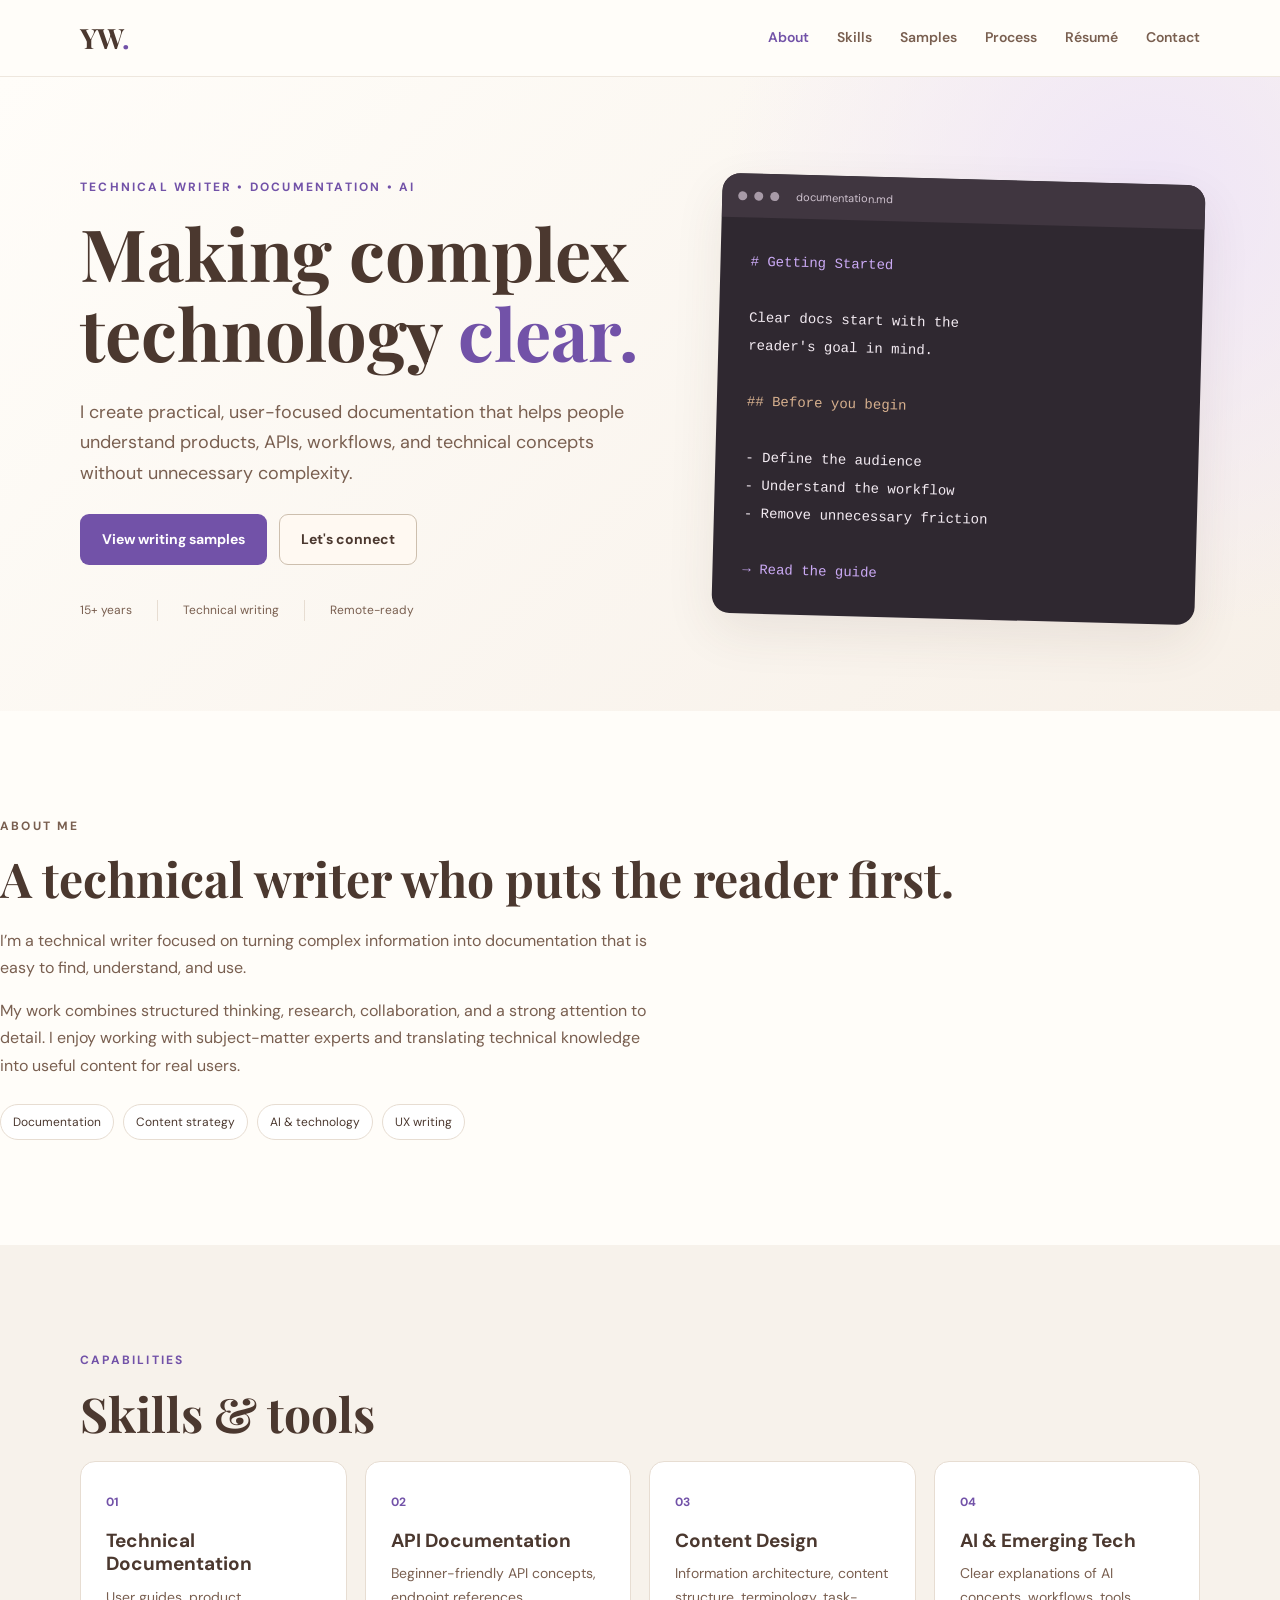
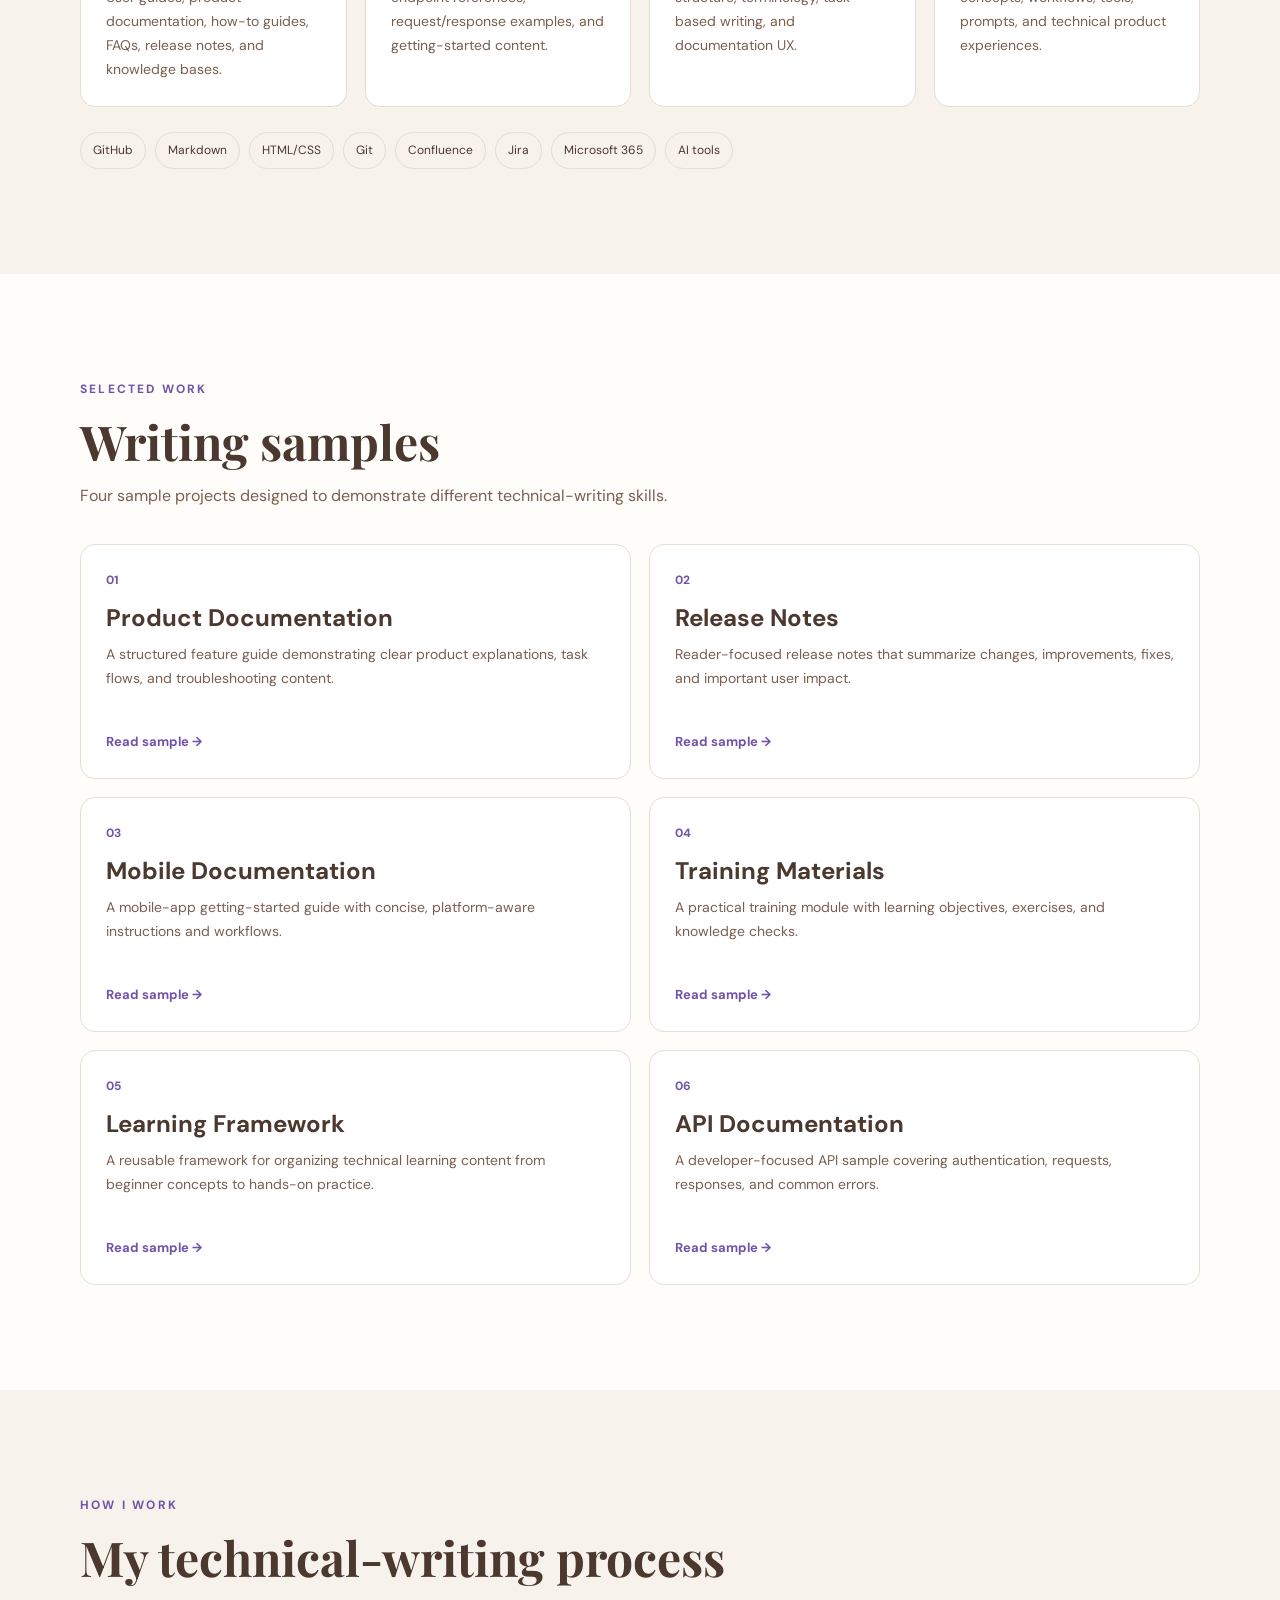
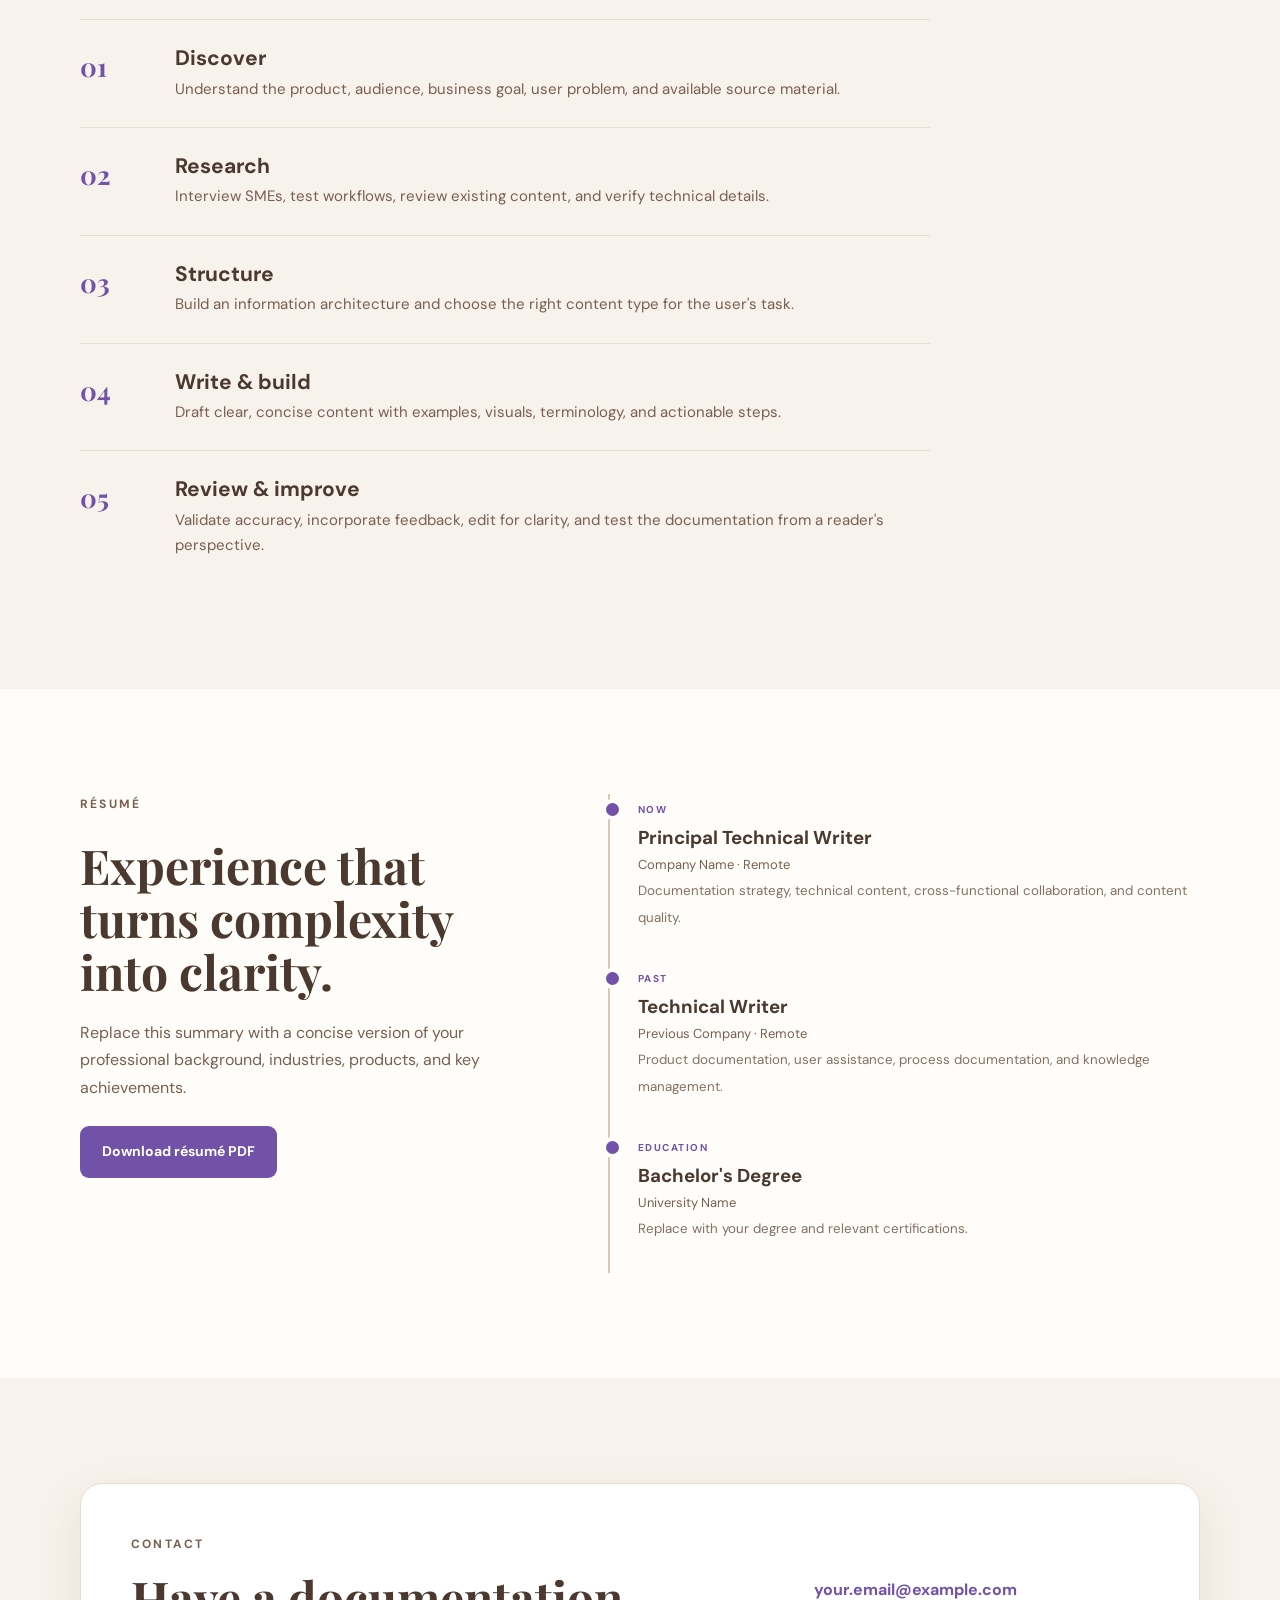
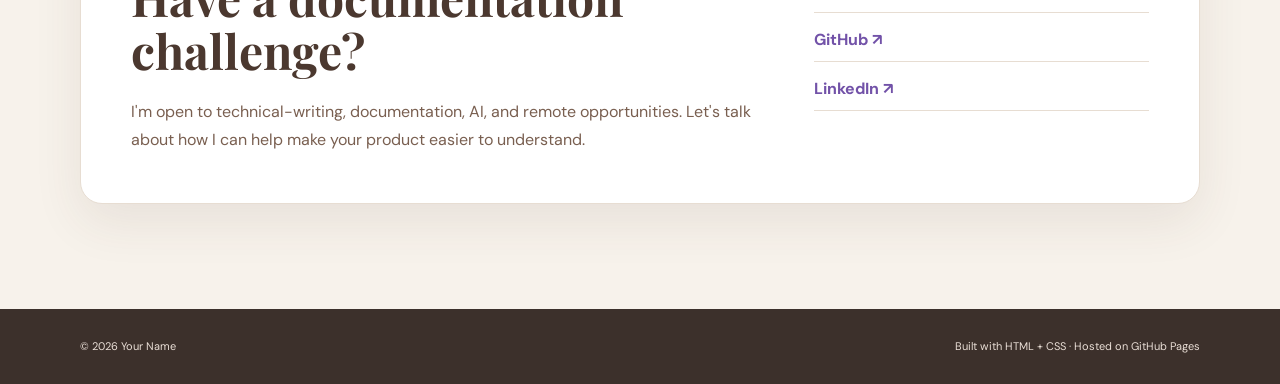
==== commit c9863b10: "Update index.html" ====
--- a/index.html
+++ b/index.html
@@ -60,12 +60,7 @@
 </section>
 
 <section class="section about" id="about">
- <div class="photo-placeholder">
-  <div class="photo-inner">
-    <img src="images/Marga.png" alt="My professional profile photo">
-  </div>
 </div>
-
     <div>
       <p class="eyebrow">ABOUT ME</p>
       <h2>A technical writer who puts the reader first.</h2>
--- a/styles.css
+++ b/styles.css
@@ -42,7 +42,13 @@
 .soft{background:var(--cream)}
 .two-col{display:grid;grid-template-columns:.75fr 1.25fr;gap:80px;align-items:center}
 .photo-placeholder{aspect-ratio:4/5;background:linear-gradient(145deg,#eee2d4,#eadff0);border-radius:22px;padding:18px;box-shadow:var(--shadow)}
-.photo-inner{height:100%;border:2px dashed #b7a596;border-radius:16px;display:flex;flex-direction:column;align-items:center;justify-content:center;text-align:center}
+.photo-inner img {
+  width: 100%;
+  height: 100%;
+  object-fit: cover;
+  border-radius: 14px;
+  display: block;
+}
 .photo-icon{font-size:42px;color:var(--purple);margin-bottom:10px}
 .photo-inner strong{font-family:"Playfair Display",serif;font-size:25px}.photo-inner small{color:var(--brown2);margin-top:5px}
 .about p{max-width:650px;margin-bottom:16px;color:var(--brown2)}
